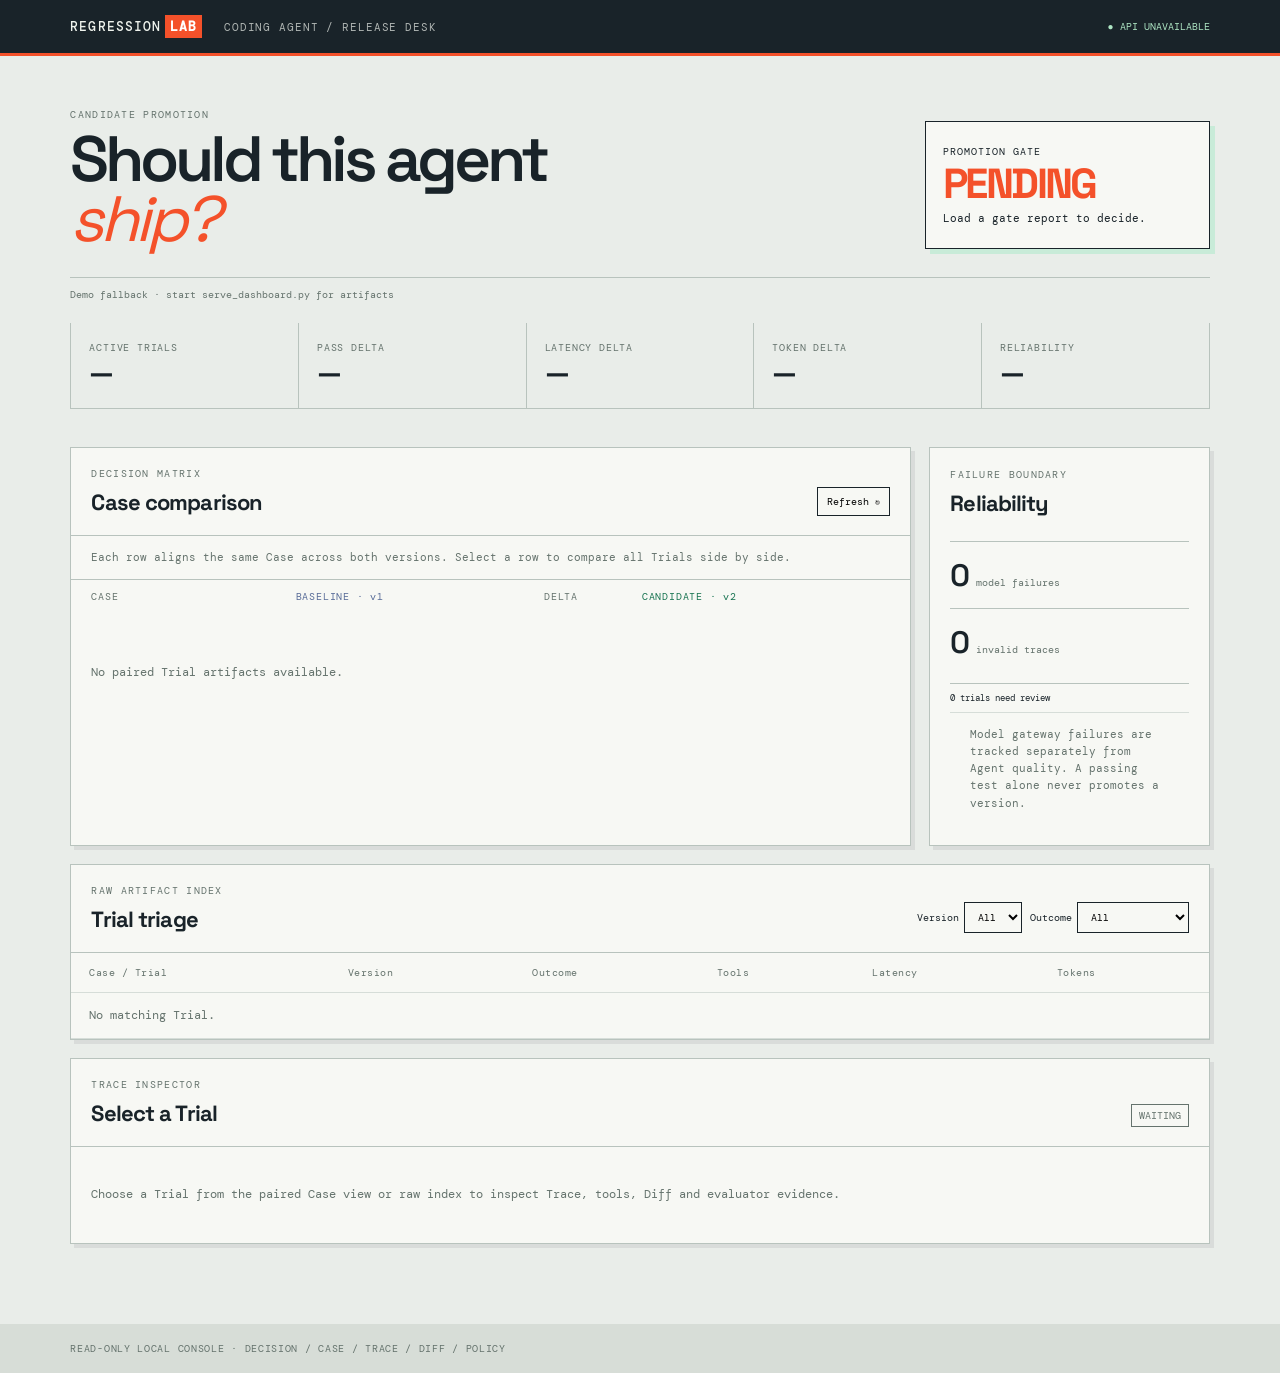
==== web/index.html @ 6de4db57 "feat: release agent observability evaluation MVP" ====
<!doctype html>
<html lang="zh-CN">
<head>
  <meta charset="utf-8">
  <meta name="viewport" content="width=device-width, initial-scale=1">
  <title>Regression Lab · Release Desk</title>
  <link rel="stylesheet" href="./style.css">
  <link rel="stylesheet" href="./case-explorer.css">
</head>
<body>
  <header class="masthead">
    <a class="wordmark" href="#top"><span>REGRESSION</span><b>LAB</b></a>
    <p>CODING AGENT / RELEASE DESK</p>
    <span id="connection" class="connection">● LOCAL ARTIFACTS</span>
  </header>
  <main id="top">
    <section class="hero">
      <div><p class="eyebrow">CANDIDATE PROMOTION</p><h1>Should this agent<br><em>ship?</em></h1></div>
      <div id="gate-card" class="gate-card" aria-live="polite"></div>
    </section>
    <p id="runtime-root" class="runtime">Loading runtime…</p>
    <section class="metrics" aria-label="Experiment summary">
      <article><span>ACTIVE TRIALS</span><strong id="trial-count">—</strong></article>
      <article><span>PASS DELTA</span><strong id="pass-delta">—</strong></article>
      <article><span>LATENCY DELTA</span><strong id="duration-delta">—</strong></article>
      <article><span>TOKEN DELTA</span><strong id="token-delta">—</strong></article>
      <article><span>RELIABILITY</span><strong id="reliability">—</strong></article>
    </section>

    <section class="workspace">
      <section class="panel comparison-panel" aria-labelledby="comparison-title">
        <div class="panel-head"><div><p class="eyebrow">DECISION MATRIX</p><h2 id="comparison-title">Case comparison</h2></div><button id="refresh" type="button">Refresh ↻</button></div>
        <p class="panel-note">Each row aligns the same Case across both versions. Select a row to compare all Trials side by side.</p>
        <div class="matrix-head"><span>CASE</span><span class="baseline-label">BASELINE · v1</span><span>DELTA</span><span class="candidate-label">CANDIDATE · v2</span></div>
        <div id="comparison-rows" class="comparison-rows"></div>
      </section>
      <aside class="panel reliability-panel" aria-labelledby="reliability-title">
        <p class="eyebrow">FAILURE BOUNDARY</p><h2 id="reliability-title">Reliability</h2>
        <div id="reliability-content"></div>
        <p class="aside-note">Model gateway failures are tracked separately from Agent quality. A passing test alone never promotes a version.</p>
      </aside>
    </section>

    <section id="case-detail-panel" class="panel case-detail" hidden aria-live="polite">
      <div class="panel-head"><div><p class="eyebrow">CASE EXPLORER</p><h2 id="case-detail-title">Select a Case</h2></div><button id="close-case" type="button">Close ×</button></div>
      <div class="case-controls">
        <label class="case-picker">Case<select id="case-select" aria-label="Select a Case"></select></label>
        <div class="metric-tabs" role="tablist" aria-label="Metric to compare">
          <button type="button" role="tab" data-metric="duration_ms" aria-selected="true">Latency</button>
          <button type="button" role="tab" data-metric="model_tokens" aria-selected="false">Tokens</button>
          <button type="button" role="tab" data-metric="tool_calls" aria-selected="false">Tool calls</button>
        </div>
      </div>
      <div id="case-chart" class="case-chart"></div>
      <div id="case-summary" class="case-summary-grid"></div>
      <div class="paired-heading"><p class="eyebrow">TRIAL ARTIFACTS</p><span>Click a Trial to open its trace and diff.</span></div>
      <div id="case-detail-content" class="paired-runs"></div>
    </section>

    <section class="panel triage-panel" aria-labelledby="triage-title">
      <div class="panel-head"><div><p class="eyebrow">RAW ARTIFACT INDEX</p><h2 id="triage-title">Trial triage</h2></div><div class="filters"><label>Version <select id="version-filter"><option value="all">All</option></select></label><label>Outcome <select id="outcome-filter"><option value="all">All</option><option value="pass">Pass</option><option value="fail">Needs review</option></select></label></div></div>
      <div class="table-wrap"><table><thead><tr><th>Case / Trial</th><th>Version</th><th>Outcome</th><th>Tools</th><th>Latency</th><th>Tokens</th></tr></thead><tbody id="trial-rows"></tbody></table></div>
    </section>

    <section class="panel detail-panel" aria-live="polite" aria-labelledby="detail-title">
      <div class="panel-head"><div><p class="eyebrow">TRACE INSPECTOR</p><h2 id="detail-title">Select a Trial</h2></div><span id="detail-status" class="status muted">WAITING</span></div>
      <div id="detail-empty" class="empty big">Choose a Trial from the paired Case view or raw index to inspect Trace, tools, Diff and evaluator evidence.</div>
      <div id="detail" hidden><div class="detail-stats" id="detail-stats"></div><div class="detail-grid"><section><div class="detail-section-head"><h3>Tool / span timeline</h3><span class="section-hint">resolved tool names</span></div><ol id="trace-list" class="trace-list"></ol></section><section class="diff-section"><div class="detail-section-head"><h3>Git diff</h3><span id="diff-status" class="section-hint">raw patch</span></div><div id="diff-summary" class="diff-summary"></div><pre id="diff" class="diff"></pre></section></div></div>
    </section>
  </main>
  <footer>READ-ONLY LOCAL CONSOLE · DECISION / CASE / TRACE / DIFF / POLICY</footer>
  <script src="./app.js"></script>
</body>
</html>
---- web/style.css ----
@import url('https://fonts.googleapis.com/css2?family=DM+Mono:wght@400;500&family=Space+Grotesk:wght@400;500;600;700&display=swap');
:root{--ink:#192329;--paper:#e9ede9;--sheet:#f7f8f4;--line:#b8c3bd;--signal:#f4512a;--ok:#187451;--muted:#65736d;--mint:#c8ebd8;--mono:"DM Mono",ui-monospace,monospace;--sans:"Space Grotesk",system-ui,sans-serif}*{box-sizing:border-box}body{margin:0;background:var(--paper);color:var(--ink);font-family:var(--sans)}.masthead{height:56px;background:var(--ink);color:#eff3ed;padding:0 5.5vw;display:flex;align-items:center;gap:22px;border-bottom:3px solid var(--signal)}.wordmark{color:inherit;text-decoration:none;letter-spacing:.08em;font:500 13px var(--mono)}.wordmark b{background:var(--signal);padding:3px 5px;margin-left:4px;color:white}.masthead p{font:11px var(--mono);letter-spacing:.08em;opacity:.7}.connection{margin-left:auto;font:10px var(--mono);color:#aee6c4}main{max-width:1360px;margin:auto;padding:52px 5.5vw 80px}.hero{display:flex;justify-content:space-between;align-items:end;border-bottom:1px solid var(--line);padding-bottom:28px}.eyebrow{font:10px var(--mono);letter-spacing:.13em;color:var(--muted);margin:0 0 8px}h1{font-size:clamp(40px,5vw,70px);line-height:.94;letter-spacing:-.065em;margin:0;font-weight:600}h1 em{font-weight:400;color:var(--signal)}h2{font-size:22px;letter-spacing:-.04em;margin:0}.runtime{font:10px var(--mono);color:var(--muted);margin:10px 0 0}.gate-card{width:285px;min-height:128px;border:1px solid var(--ink);background:var(--sheet);padding:15px 17px;display:flex;flex-direction:column;align-items:flex-start;justify-content:center;box-shadow:5px 5px 0 var(--mint);font:11px/1.5 var(--mono)}.gate-card strong{font:700 42px/.95 var(--sans);letter-spacing:-.06em;margin:6px 0}.gate-kicker{font:10px var(--mono);letter-spacing:.1em}.gate-pass,.ok-text{color:var(--ok)}.gate-hold,.bad-text{color:var(--signal)}.metrics{display:grid;grid-template-columns:repeat(5,1fr);border-left:1px solid var(--line);margin:22px 0 38px}.metrics article{padding:18px;border-right:1px solid var(--line);border-bottom:1px solid var(--line)}.metrics span{display:block;font:10px var(--mono);color:var(--muted);letter-spacing:.08em}.metrics strong{font-size:28px;letter-spacing:-.06em}.workspace{display:grid;grid-template-columns:2.4fr .8fr;gap:18px}.panel{background:var(--sheet);border:1px solid var(--line);box-shadow:4px 4px 0 rgba(25,35,41,.08)}.panel-head{padding:19px 20px;display:flex;justify-content:space-between;align-items:end;border-bottom:1px solid var(--line)}button,select{border:1px solid var(--ink);background:transparent;padding:7px 9px;font:10px var(--mono);cursor:pointer}button:hover,button:focus{background:var(--ink);color:white;outline:2px solid var(--signal);outline-offset:2px}.panel-note,.aside-note{margin:0;padding:13px 20px;font:11px/1.55 var(--mono);color:var(--muted)}.matrix-head,.comparison-row{display:grid;grid-template-columns:1.15fr 1.4fr .55fr 1.4fr;align-items:stretch}.matrix-head{padding:10px 20px;color:var(--muted);font:10px var(--mono);letter-spacing:.08em;border-top:1px solid var(--line)}.baseline-label{color:#586c98}.candidate-label{color:var(--ok)}.comparison-row{width:100%;border:0;border-top:1px solid #d6ddd8;padding:0;text-align:left;background:transparent;color:var(--ink);font:inherit}.comparison-row:hover{background:#e6eee7;color:var(--ink)}.comparison-row>span{padding:14px 15px;border-right:1px solid #d6ddd8}.comparison-row>span:last-child{border:0}.case-name{font:500 13px var(--mono);text-transform:none}.case-name small,.version-cell small,.version-cell em,.delta-cell small{display:block;font:10px var(--mono);color:var(--muted);margin-top:5px;font-style:normal}.version-cell b{font:600 20px var(--sans);letter-spacing:-.05em}.version-cell em{font-size:9px;white-space:nowrap}.version-cell i{display:block;font:9px var(--mono);margin-top:6px;font-style:normal}.delta-cell{text-align:center;font:11px var(--mono);display:flex;flex-direction:column;justify-content:center;align-items:center}.delta-cell b{font-size:18px}.delta-cell em{font-size:10px;font-style:normal;margin-top:4px}.positive b,.positive em{color:var(--ok)}.negative b,.negative em{color:var(--signal)}.flat b{color:var(--muted)}.reliability-panel{padding:20px}.reliability-panel h2{margin-bottom:24px}.reliability-number{display:flex;align-items:baseline;gap:8px;border-top:1px solid var(--line);padding:13px 0;font:10px var(--mono);color:var(--muted)}.reliability-number b{font:600 31px var(--sans);letter-spacing:-.07em;color:var(--ink)}.rule-list{border-top:1px solid var(--line);margin-top:8px}.rule-list div{display:flex;justify-content:space-between;gap:10px;padding:8px 0;border-bottom:1px solid #d6ddd8;font:9px var(--mono)}.case-detail,.triage-panel,.detail-panel{margin-top:18px}.paired-runs{display:grid;grid-template-columns:1fr 1fr}.run-column{padding:20px}.run-column+ .run-column{border-left:1px solid var(--line)}.run-column h3{font-size:28px;letter-spacing:-.06em;margin:0}.run-metrics{display:flex;gap:14px;margin:17px 0}.run-metrics span{font:9px var(--mono);color:var(--muted)}.run-metrics b{display:block;color:var(--ink);font-size:13px;margin-top:3px}.run-buttons{display:flex;gap:7px;flex-wrap:wrap}.trial-pill.pass{border-color:var(--ok);color:var(--ok)}.trial-pill.fail{border-color:var(--signal);color:var(--signal)}.filters{display:flex;gap:8px;font:10px var(--mono)}.filters label{display:flex;gap:5px;align-items:center}.table-wrap{overflow:auto}table{border-collapse:collapse;width:100%;font:11px var(--mono)}th{text-align:left;color:var(--muted);font-weight:400;letter-spacing:.05em;font-size:10px}th,td{padding:13px 18px;border-bottom:1px solid #d6ddd8}.trial-row{cursor:pointer}.trial-row:hover,.trial-row:focus{background:#dce8de;outline:2px solid var(--signal);outline-offset:-2px}td small{display:block;color:var(--muted);margin-top:3px}.status{font:10px var(--mono);padding:4px 7px;border:1px solid currentColor}.status.ok{color:var(--ok)}.status.bad{color:var(--signal)}.muted{color:var(--muted)}.empty{font:12px/1.65 var(--mono);color:var(--muted)}.empty.big{padding:38px 20px}.detail-stats{display:flex;gap:8px;flex-wrap:wrap;padding:16px 20px;border-bottom:1px solid var(--line)}.chip{font:10px var(--mono);padding:6px 8px;background:#e1e7e2}.detail-grid{display:grid;grid-template-columns:1fr 1fr}.detail-grid section+section{border-left:1px solid var(--line)}h3{font-size:11px;font-family:var(--mono);font-weight:500}.detail-grid h3{margin:0;padding:14px 20px;border-bottom:1px solid var(--line)}.trace-list{list-style:none;margin:0;padding:0}.trace-list li{padding:10px 20px;border-bottom:1px solid #d6ddd8;font:11px var(--mono);display:flex;gap:10px}.trace-kind{color:var(--signal);min-width:72px}.trace-name{font-weight:500}.diff{margin:0;padding:16px 20px;max-height:410px;overflow:auto;font:11px/1.55 var(--mono);white-space:pre-wrap}footer{padding:18px 5.5vw;background:#d7ddd7;font:10px var(--mono);letter-spacing:.07em;color:var(--muted)}@media(max-width:880px){.workspace{grid-template-columns:1fr}.reliability-panel{display:grid;grid-template-columns:1fr 1fr;gap:12px}.reliability-panel h2,.reliability-panel .eyebrow,.aside-note{grid-column:1/-1}.matrix-head{display:none}.comparison-row{grid-template-columns:1fr 1fr}.comparison-row .case-name{grid-column:1/-1;border-bottom:1px solid #d6ddd8}.delta-cell{display:none}.metrics{grid-template-columns:repeat(3,1fr)}}@media(max-width:640px){.masthead{padding:0 18px}.masthead p{display:none}main{padding:34px 18px 50px}.hero{display:block}.gate-card{width:100%;margin-top:25px}.metrics{grid-template-columns:repeat(2,1fr)}.paired-runs,.detail-grid{grid-template-columns:1fr}.run-column+.run-column,.detail-grid section+section{border-left:0;border-top:1px solid var(--line)}.filters{display:none}th:nth-child(4),td:nth-child(4),th:nth-child(6),td:nth-child(6){display:none}.version-cell em{white-space:normal}}
---- web/case-explorer.css ----
.comparison-row:hover,
.comparison-row.selected {
  background: #e6eee7;
  color: var(--ink);
}

.comparison-row.selected {
  box-shadow: inset 4px 0 0 var(--signal);
}

.case-controls {
  display: flex;
  justify-content: space-between;
  align-items: center;
  gap: 16px;
  padding: 14px 20px;
  border-bottom: 1px solid var(--line);
  background: #edf1ed;
}

.case-picker {
  display: flex;
  align-items: center;
  gap: 10px;
  color: var(--muted);
  font: 10px var(--mono);
}

.case-picker select {
  min-width: 220px;
  background: var(--sheet);
  color: var(--ink);
}

.metric-tabs {
  display: flex;
  gap: 0;
}

.metric-tabs button {
  margin-left: -1px;
  border-color: var(--line);
  color: var(--muted);
}

.metric-tabs button:first-child {
  margin-left: 0;
}

.metric-tabs button[aria-selected="true"],
.metric-tabs button.active {
  background: var(--ink);
  border-color: var(--ink);
  color: white;
}

.case-chart {
  padding: 20px 20px 12px;
}

.chart-head {
  display: flex;
  justify-content: space-between;
  align-items: start;
  gap: 20px;
}

.chart-caption {
  margin: 0;
  color: var(--muted);
  font: 10px/1.5 var(--mono);
}

.chart-unit {
  padding: 5px 7px;
  border: 1px solid var(--line);
  color: var(--muted);
  font: 10px var(--mono);
}

.bar-chart {
  display: grid;
  grid-template-columns: repeat(var(--groups), 1fr);
  align-items: end;
  gap: 14px;
  height: 245px;
  margin-top: 18px;
  padding: 0 8px;
  border-bottom: 1px solid var(--ink);
}

.chart-group {
  display: flex;
  flex-direction: column;
  justify-content: end;
  height: 100%;
  min-width: 0;
}

.chart-bars {
  display: flex;
  align-items: end;
  justify-content: center;
  gap: 7px;
  height: 210px;
  border-bottom: 1px solid #d6ddd8;
  background: repeating-linear-gradient(to top, transparent 0, transparent 51px, #d6ddd8 52px);
}

.chart-bar-wrap {
  display: flex;
  flex: 0 1 52px;
  flex-direction: column;
  align-items: center;
  justify-content: end;
  height: 100%;
  min-width: 0;
}

.chart-value {
  overflow: hidden;
  max-width: 74px;
  min-height: 14px;
  color: var(--muted);
  font: 9px var(--mono);
  text-overflow: ellipsis;
  white-space: nowrap;
}

.chart-bar {
  position: relative;
  width: min(42px, 100%);
  height: var(--bar-height);
  min-height: 3px;
  background: var(--ink);
  transition: height .25s ease;
}

.chart-bar span {
  position: absolute;
  bottom: 6px;
  left: 50%;
  color: white;
  font: 9px var(--mono);
  opacity: .9;
  transform: translateX(-50%);
}

.baseline-bar,
.baseline-swatch {
  background: #68799d;
}

.candidate-bar,
.candidate-swatch {
  background: var(--signal);
}

.failed-bar {
  background: repeating-linear-gradient(135deg, #b2b9b5 0, #b2b9b5 5px, #7e8882 5px, #7e8882 8px);
}

.missing-bar {
  height: 3px;
  background: #cbd2cd;
  border: 1px dashed var(--muted);
}

.trial-label {
  padding-top: 8px;
  color: var(--muted);
  font: 10px var(--mono);
  text-align: center;
}

.chart-legend {
  display: flex;
  flex-wrap: wrap;
  align-items: center;
  gap: 14px;
  padding-top: 12px;
  color: var(--muted);
  font: 10px var(--mono);
}

.chart-legend span {
  display: flex;
  align-items: center;
  gap: 5px;
}

.chart-legend small {
  flex: 1 1 100%;
  color: var(--muted);
}

.legend-swatch {
  display: inline-block;
  width: 10px;
  height: 10px;
}

.case-summary-grid {
  display: grid;
  grid-template-columns: 1fr 1fr 1fr;
  border-top: 1px solid var(--line);
  border-bottom: 1px solid var(--line);
}

.summary-version,
.summary-delta {
  min-height: 108px;
  padding: 16px 20px;
}

.summary-version + .summary-version,
.summary-delta {
  border-left: 1px solid var(--line);
}

.summary-version strong,
.summary-delta strong {
  display: block;
  font-size: 25px;
  letter-spacing: -.06em;
}

.summary-version span,
.summary-delta span {
  display: block;
  margin-top: 5px;
  color: var(--muted);
  font: 10px var(--mono);
}

.baseline-summary .eyebrow {
  color: #586c98;
}

.candidate-summary .eyebrow {
  color: var(--ok);
}

.summary-delta strong {
  color: var(--muted);
}

.summary-delta.positive strong {
  color: var(--ok);
}

.summary-delta.negative strong {
  color: var(--signal);
}

.paired-heading {
  display: flex;
  justify-content: space-between;
  align-items: center;
  padding: 16px 20px 8px;
}

.paired-heading span {
  color: var(--muted);
  font: 10px var(--mono);
}

.detail-section-head {
  display: flex;
  justify-content: space-between;
  align-items: center;
  min-height: 44px;
  border-bottom: 1px solid var(--line);
}

/* Keep long patches and tool output inside their own grid track. Without
   minmax(0, ...) a single long diff line can force the right column outside
   the Inspector panel. */
.detail-grid {
  grid-template-columns: minmax(0, 1fr) minmax(0, 1fr);
  min-width: 0;
}

.detail-grid > section,
.diff-section,
.trace-list,
.diff {
  min-width: 0;
  max-width: 100%;
}

.trace-list {
  overflow-x: hidden;
}

.diff {
  overflow-x: auto;
  overflow-y: auto;
  white-space: pre;
  overflow-wrap: normal;
}

.detail-section-head h3 {
  margin: 0;
  padding: 14px 20px;
}

.section-hint {
  padding-right: 20px;
  color: var(--muted);
  font: 9px var(--mono);
  letter-spacing: .04em;
  text-transform: uppercase;
}

.trace-event {
  align-items: flex-start;
}

.trace-event.tool-event {
  background: #f0f4ef;
}

.trace-body {
  display: flex;
  flex: 1;
  flex-direction: column;
  min-width: 0;
  gap: 3px;
}

.trace-name {
  color: var(--ink);
  font-weight: 600;
}

.trace-meta {
  color: var(--muted);
  font-size: 9px;
}

.trace-preview {
  overflow: hidden;
  color: var(--muted);
  font-size: 9px;
  line-height: 1.45;
  text-overflow: ellipsis;
  white-space: nowrap;
}

.diff-summary {
  padding: 12px 20px;
  border-bottom: 1px solid #d6ddd8;
  background: #edf1ed;
}

.diff-summary-metrics {
  display: flex;
  flex-wrap: wrap;
  gap: 13px;
  color: var(--muted);
  font: 10px var(--mono);
}

.diff-summary-metrics b {
  color: var(--ink);
  font-size: 13px;
}

.diff-summary-metrics .diff-add b {
  color: var(--ok);
}

.diff-summary-metrics .diff-remove b {
  color: var(--signal);
}

.diff-files {
  display: flex;
  flex-wrap: wrap;
  gap: 5px;
  margin-top: 9px;
}

.diff-files span {
  padding: 4px 6px;
  background: #e0e7e1;
  color: var(--ink);
  font: 9px var(--mono);
}

.diff-line {
  display: block;
  min-height: 1.55em;
  padding: 0 7px;
}

.diff-line.diff-add {
  background: #dcefe1;
  color: #12623e;
}

.diff-line.diff-remove {
  background: #fbe2db;
  color: #9e321d;
}

.diff-line.diff-hunk {
  background: #e5e8f2;
  color: #586c98;
}

.diff-line.diff-file {
  color: var(--ink);
  font-weight: 600;
}

@media (max-width: 880px) {
  .detail-section-head {
    min-height: 42px;
  }
}

@media (max-width: 640px) {
  .detail-section-head {
    align-items: flex-start;
    flex-direction: column;
    gap: 0;
  }

  .detail-section-head h3 {
    padding-bottom: 5px;
  }

  .section-hint {
    padding: 0 20px 10px;
  }
}

@media (max-width: 880px) {
  .case-controls {
    align-items: stretch;
    flex-direction: column;
  }

  .metric-tabs {
    width: 100%;
  }

  .metric-tabs button {
    flex: 1;
  }

  .case-summary-grid {
    grid-template-columns: 1fr;
  }

  .summary-version + .summary-version,
  .summary-delta {
    border-top: 1px solid var(--line);
    border-left: 0;
  }
}

@media (max-width: 640px) {
  .detail-grid {
    grid-template-columns: 1fr;
  }

  .case-picker {
    align-items: start;
    flex-direction: column;
  }

  .case-picker select {
    width: 100%;
    min-width: 0;
  }

  .bar-chart {
    gap: 5px;
    padding: 0;
  }

  .chart-bars {
    gap: 3px;
  }

  .chart-bar {
    width: min(32px, 100%);
  }

  .chart-value {
    max-width: 48px;
    font-size: 8px;
  }

  .paired-heading {
    align-items: start;
    flex-direction: column;
    gap: 5px;
  }
}
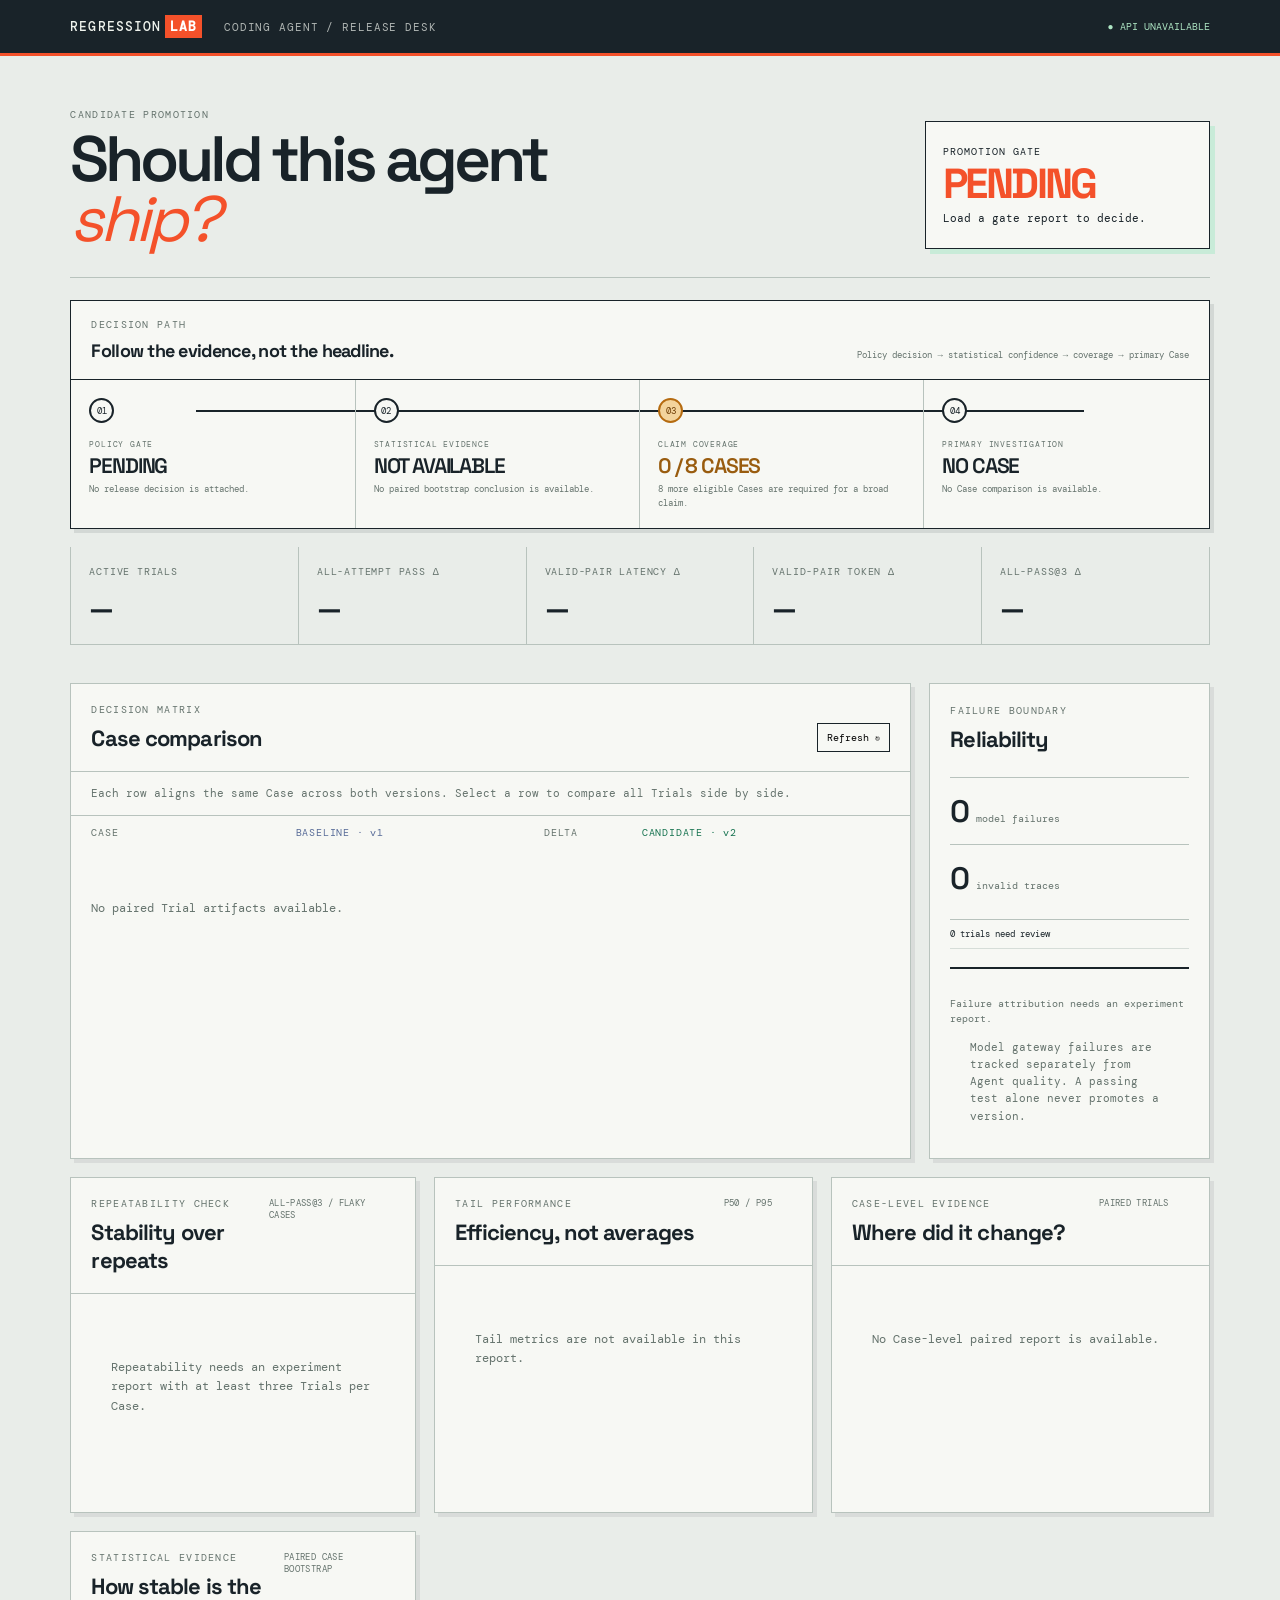
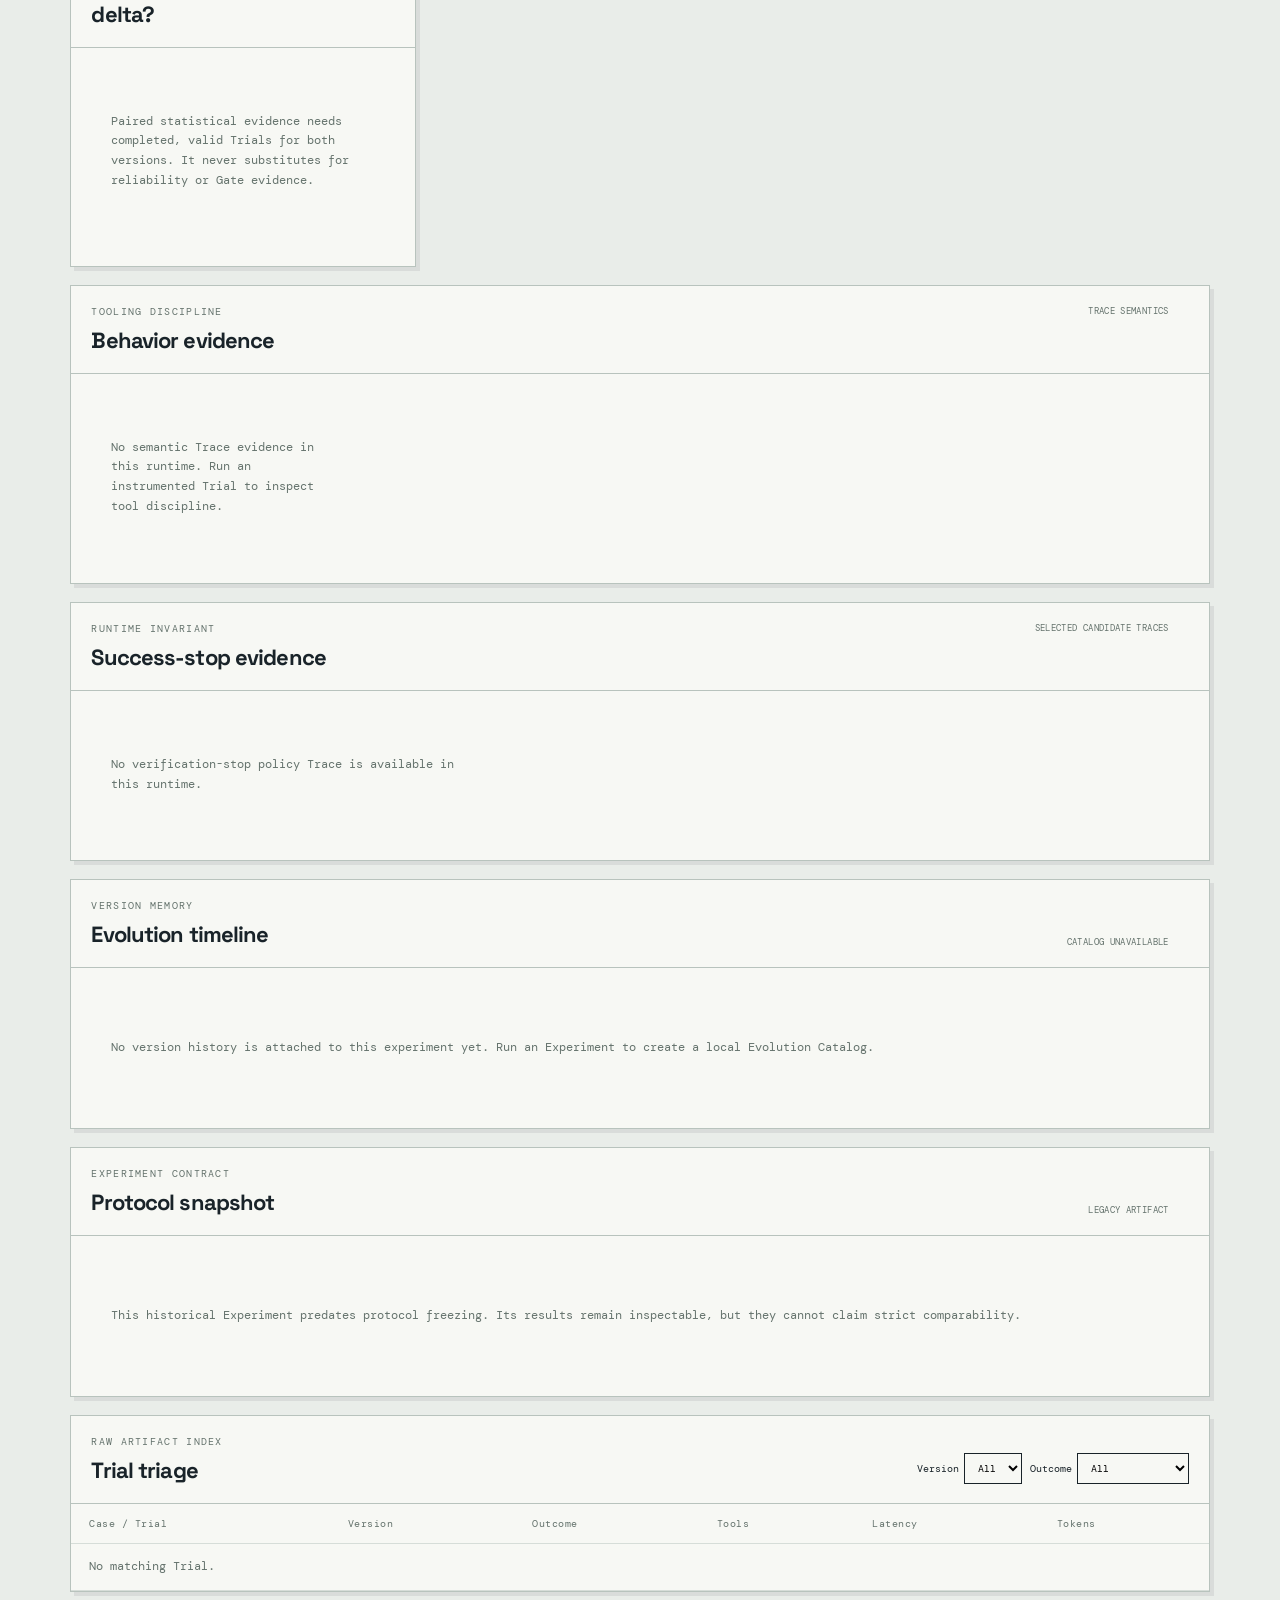
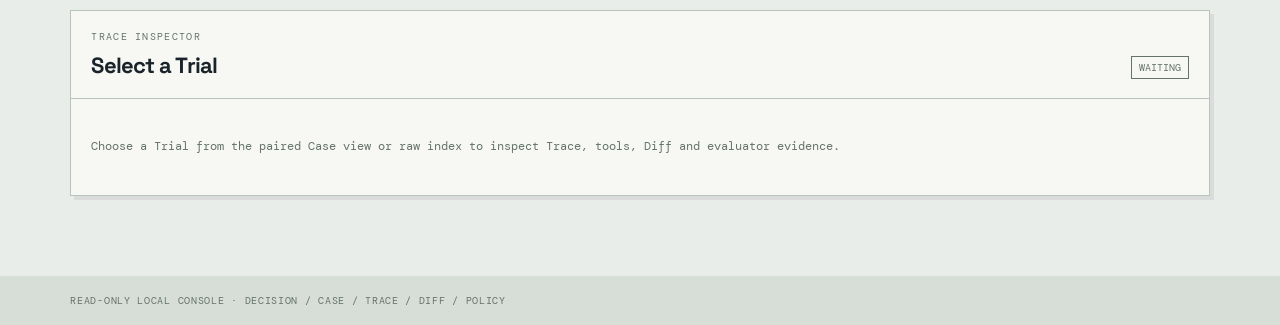
==== commit 78fd344a: "feat: expand agent evaluation evidence and external integration" ====
--- a/web/index.html
+++ b/web/index.html
@@ -18,13 +18,19 @@
       <div><p class="eyebrow">CANDIDATE PROMOTION</p><h1>Should this agent<br><em>ship?</em></h1></div>
       <div id="gate-card" class="gate-card" aria-live="polite"></div>
     </section>
-    <p id="runtime-root" class="runtime">Loading runtime…</p>
+    <section class="decision-spine" aria-labelledby="decision-spine-title">
+      <div class="decision-spine-head">
+        <div><p class="eyebrow">DECISION PATH</p><h2 id="decision-spine-title">Follow the evidence, not the headline.</h2></div>
+        <p>Policy decision → statistical confidence → coverage → primary Case</p>
+      </div>
+      <div id="decision-spine-content" class="decision-spine-content" aria-live="polite"></div>
+    </section>
     <section class="metrics" aria-label="Experiment summary">
       <article><span>ACTIVE TRIALS</span><strong id="trial-count">—</strong></article>
-      <article><span>PASS DELTA</span><strong id="pass-delta">—</strong></article>
-      <article><span>LATENCY DELTA</span><strong id="duration-delta">—</strong></article>
-      <article><span>TOKEN DELTA</span><strong id="token-delta">—</strong></article>
-      <article><span>RELIABILITY</span><strong id="reliability">—</strong></article>
+      <article><span>ALL-ATTEMPT PASS Δ</span><strong id="pass-delta">—</strong></article>
+      <article><span>VALID-PAIR LATENCY Δ</span><strong id="duration-delta">—</strong></article>
+      <article><span>VALID-PAIR TOKEN Δ</span><strong id="token-delta">—</strong></article>
+      <article><span>ALL-PASS@3 Δ</span><strong id="reliability">—</strong></article>
     </section>
 
     <section class="workspace">
@@ -37,8 +43,46 @@
       <aside class="panel reliability-panel" aria-labelledby="reliability-title">
         <p class="eyebrow">FAILURE BOUNDARY</p><h2 id="reliability-title">Reliability</h2>
         <div id="reliability-content"></div>
+        <div id="attribution-content" class="attribution-content"></div>
         <p class="aside-note">Model gateway failures are tracked separately from Agent quality. A passing test alone never promotes a version.</p>
       </aside>
+    </section>
+
+    <section class="evidence-deck" aria-label="Evaluation metrics v2">
+      <section class="panel evidence-panel" aria-labelledby="stability-title">
+        <div class="panel-head"><div><p class="eyebrow">REPEATABILITY CHECK</p><h2 id="stability-title">Stability over repeats</h2></div><span class="section-hint">all-pass@3 / flaky cases</span></div>
+        <div id="stability-content" class="evidence-content"></div>
+      </section>
+      <section class="panel evidence-panel" aria-labelledby="tail-title">
+        <div class="panel-head"><div><p class="eyebrow">TAIL PERFORMANCE</p><h2 id="tail-title">Efficiency, not averages</h2></div><span class="section-hint">P50 / P95</span></div>
+        <div id="efficiency-content" class="evidence-content"></div>
+      </section>
+      <section class="panel evidence-panel regression-panel" aria-labelledby="regression-title">
+        <div class="panel-head"><div><p class="eyebrow">CASE-LEVEL EVIDENCE</p><h2 id="regression-title">Where did it change?</h2></div><span class="section-hint">paired trials</span></div>
+        <div id="regression-content" class="evidence-content"></div>
+      </section>
+      <section class="panel evidence-panel statistics-panel" aria-labelledby="statistics-title">
+        <div class="panel-head"><div><p class="eyebrow">STATISTICAL EVIDENCE</p><h2 id="statistics-title">How stable is the delta?</h2></div><span class="section-hint">paired Case bootstrap</span></div>
+        <div id="statistics-content" class="evidence-content"></div>
+      </section>
+      <section class="panel evidence-panel behavior-panel" aria-labelledby="behavior-title">
+        <div class="panel-head"><div><p class="eyebrow">TOOLING DISCIPLINE</p><h2 id="behavior-title">Behavior evidence</h2></div><span class="section-hint">trace semantics</span></div>
+        <div id="behavior-content" class="evidence-content"></div>
+      </section>
+      <section class="panel evidence-panel policy-stop-panel" aria-labelledby="policy-stop-title">
+        <div class="panel-head"><div><p class="eyebrow">RUNTIME INVARIANT</p><h2 id="policy-stop-title">Success-stop evidence</h2></div><span class="section-hint">selected candidate traces</span></div>
+        <div id="policy-stop-content" class="evidence-content"></div>
+      </section>
+    </section>
+
+    <section class="panel evolution-panel" aria-labelledby="evolution-title">
+      <div class="panel-head"><div><p class="eyebrow">VERSION MEMORY</p><h2 id="evolution-title">Evolution timeline</h2></div><span id="evolution-hint" class="section-hint">catalog loading</span></div>
+      <div id="evolution-content" class="evolution-content"></div>
+    </section>
+
+    <section class="panel protocol-panel" aria-labelledby="protocol-title">
+      <div class="panel-head"><div><p class="eyebrow">EXPERIMENT CONTRACT</p><h2 id="protocol-title">Protocol snapshot</h2></div><span id="protocol-hint" class="section-hint">loading</span></div>
+      <div id="protocol-content" class="protocol-content"></div>
     </section>
 
     <section id="case-detail-panel" class="panel case-detail" hidden aria-live="polite">
@@ -51,9 +95,10 @@
           <button type="button" role="tab" data-metric="tool_calls" aria-selected="false">Tool calls</button>
         </div>
       </div>
+      <div id="case-diagnosis" class="case-diagnosis"></div>
       <div id="case-chart" class="case-chart"></div>
       <div id="case-summary" class="case-summary-grid"></div>
-      <div class="paired-heading"><p class="eyebrow">TRIAL ARTIFACTS</p><span>Click a Trial to open its trace and diff.</span></div>
+      <div class="paired-heading"><p class="eyebrow">PAIRED TRIAL EVIDENCE</p><span>Each row is the same Case and repeat index. Open either side to inspect its trace and diff.</span></div>
       <div id="case-detail-content" class="paired-runs"></div>
     </section>
 
--- a/web/style.css
+++ b/web/style.css
@@ -1,2 +1,3 @@
 @import url('https://fonts.googleapis.com/css2?family=DM+Mono:wght@400;500&family=Space+Grotesk:wght@400;500;600;700&display=swap');
+.attribution-content{margin-top:18px;border-top:2px solid var(--ink);padding-top:11px}.attribution-head{display:flex;justify-content:space-between;gap:8px;font:9px var(--mono);color:var(--muted);letter-spacing:.06em}.attribution-head small{letter-spacing:0;white-space:nowrap}.reliability-view{padding:10px 0;border-bottom:1px solid #d6ddd8;font:10px var(--mono)}.reliability-view>span{display:block;color:var(--ink);font-weight:500}.reliability-view div{display:flex;gap:6px;align-items:baseline;margin-top:5px}.reliability-view b{font:600 19px var(--sans);letter-spacing:-.06em}.reliability-view i{font-style:normal;color:var(--muted)}.reliability-view small{display:block;margin-top:3px;color:var(--muted);font-size:8px;line-height:1.35}.failure-ledger{display:grid;grid-template-columns:repeat(5,1fr);gap:3px;padding-top:10px}.failure-ledger span{font:8px var(--mono);color:var(--muted);text-align:center;overflow-wrap:anywhere}.failure-ledger b{display:block;color:var(--ink);font:600 17px var(--sans)}.attribution-empty{font:10px/1.5 var(--mono);color:var(--muted);margin:16px 0 0}
 :root{--ink:#192329;--paper:#e9ede9;--sheet:#f7f8f4;--line:#b8c3bd;--signal:#f4512a;--ok:#187451;--muted:#65736d;--mint:#c8ebd8;--mono:"DM Mono",ui-monospace,monospace;--sans:"Space Grotesk",system-ui,sans-serif}*{box-sizing:border-box}body{margin:0;background:var(--paper);color:var(--ink);font-family:var(--sans)}.masthead{height:56px;background:var(--ink);color:#eff3ed;padding:0 5.5vw;display:flex;align-items:center;gap:22px;border-bottom:3px solid var(--signal)}.wordmark{color:inherit;text-decoration:none;letter-spacing:.08em;font:500 13px var(--mono)}.wordmark b{background:var(--signal);padding:3px 5px;margin-left:4px;color:white}.masthead p{font:11px var(--mono);letter-spacing:.08em;opacity:.7}.connection{margin-left:auto;font:10px var(--mono);color:#aee6c4}main{max-width:1360px;margin:auto;padding:52px 5.5vw 80px}.hero{display:flex;justify-content:space-between;align-items:end;border-bottom:1px solid var(--line);padding-bottom:28px}.eyebrow{font:10px var(--mono);letter-spacing:.13em;color:var(--muted);margin:0 0 8px}h1{font-size:clamp(40px,5vw,70px);line-height:.94;letter-spacing:-.065em;margin:0;font-weight:600}h1 em{font-weight:400;color:var(--signal)}h2{font-size:22px;letter-spacing:-.04em;margin:0}.runtime{font:10px var(--mono);color:var(--muted);margin:10px 0 0}.gate-card{width:285px;min-height:128px;border:1px solid var(--ink);background:var(--sheet);padding:15px 17px;display:flex;flex-direction:column;align-items:flex-start;justify-content:center;box-shadow:5px 5px 0 var(--mint);font:11px/1.5 var(--mono)}.gate-card strong{font:700 42px/.95 var(--sans);letter-spacing:-.06em;margin:6px 0}.gate-kicker{font:10px var(--mono);letter-spacing:.1em}.gate-pass,.ok-text{color:var(--ok)}.gate-hold,.bad-text{color:var(--signal)}.metrics{display:grid;grid-template-columns:repeat(5,1fr);border-left:1px solid var(--line);margin:22px 0 38px}.metrics article{padding:18px;border-right:1px solid var(--line);border-bottom:1px solid var(--line)}.metrics span{display:block;font:10px var(--mono);color:var(--muted);letter-spacing:.08em}.metrics strong{font-size:28px;letter-spacing:-.06em}.workspace{display:grid;grid-template-columns:2.4fr .8fr;gap:18px}.panel{background:var(--sheet);border:1px solid var(--line);box-shadow:4px 4px 0 rgba(25,35,41,.08)}.panel-head{padding:19px 20px;display:flex;justify-content:space-between;align-items:end;border-bottom:1px solid var(--line)}button,select{border:1px solid var(--ink);background:transparent;padding:7px 9px;font:10px var(--mono);cursor:pointer}button:hover,button:focus{background:var(--ink);color:white;outline:2px solid var(--signal);outline-offset:2px}.panel-note,.aside-note{margin:0;padding:13px 20px;font:11px/1.55 var(--mono);color:var(--muted)}.matrix-head,.comparison-row{display:grid;grid-template-columns:1.15fr 1.4fr .55fr 1.4fr;align-items:stretch}.matrix-head{padding:10px 20px;color:var(--muted);font:10px var(--mono);letter-spacing:.08em;border-top:1px solid var(--line)}.baseline-label{color:#586c98}.candidate-label{color:var(--ok)}.comparison-row{width:100%;border:0;border-top:1px solid #d6ddd8;padding:0;text-align:left;background:transparent;color:var(--ink);font:inherit}.comparison-row:hover{background:#e6eee7;color:var(--ink)}.comparison-row>span{padding:14px 15px;border-right:1px solid #d6ddd8}.comparison-row>span:last-child{border:0}.case-name{font:500 13px var(--mono);text-transform:none}.case-name small,.version-cell small,.version-cell em,.delta-cell small{display:block;font:10px var(--mono);color:var(--muted);margin-top:5px;font-style:normal}.version-cell b{font:600 20px var(--sans);letter-spacing:-.05em}.version-cell em{font-size:9px;white-space:nowrap}.version-cell i{display:block;font:9px var(--mono);margin-top:6px;font-style:normal}.delta-cell{text-align:center;font:11px var(--mono);display:flex;flex-direction:column;justify-content:center;align-items:center}.delta-cell b{font-size:18px}.delta-cell em{font-size:10px;font-style:normal;margin-top:4px}.positive b,.positive em{color:var(--ok)}.negative b,.negative em{color:var(--signal)}.flat b{color:var(--muted)}.reliability-panel{padding:20px}.reliability-panel h2{margin-bottom:24px}.reliability-number{display:flex;align-items:baseline;gap:8px;border-top:1px solid var(--line);padding:13px 0;font:10px var(--mono);color:var(--muted)}.reliability-number b{font:600 31px var(--sans);letter-spacing:-.07em;color:var(--ink)}.rule-list{border-top:1px solid var(--line);margin-top:8px}.rule-list div{display:flex;justify-content:space-between;gap:10px;padding:8px 0;border-bottom:1px solid #d6ddd8;font:9px var(--mono)}.case-detail,.triage-panel,.detail-panel{margin-top:18px}.paired-runs{display:grid;grid-template-columns:1fr 1fr}.run-column{padding:20px}.run-column+ .run-column{border-left:1px solid var(--line)}.run-column h3{font-size:28px;letter-spacing:-.06em;margin:0}.run-metrics{display:flex;gap:14px;margin:17px 0}.run-metrics span{font:9px var(--mono);color:var(--muted)}.run-metrics b{display:block;color:var(--ink);font-size:13px;margin-top:3px}.run-buttons{display:flex;gap:7px;flex-wrap:wrap}.trial-pill.pass{border-color:var(--ok);color:var(--ok)}.trial-pill.fail{border-color:var(--signal);color:var(--signal)}.filters{display:flex;gap:8px;font:10px var(--mono)}.filters label{display:flex;gap:5px;align-items:center}.table-wrap{overflow:auto}table{border-collapse:collapse;width:100%;font:11px var(--mono)}th{text-align:left;color:var(--muted);font-weight:400;letter-spacing:.05em;font-size:10px}th,td{padding:13px 18px;border-bottom:1px solid #d6ddd8}.trial-row{cursor:pointer}.trial-row:hover,.trial-row:focus{background:#dce8de;outline:2px solid var(--signal);outline-offset:-2px}td small{display:block;color:var(--muted);margin-top:3px}.status{font:10px var(--mono);padding:4px 7px;border:1px solid currentColor}.status.ok{color:var(--ok)}.status.bad{color:var(--signal)}.muted{color:var(--muted)}.empty{font:12px/1.65 var(--mono);color:var(--muted)}.empty.big{padding:38px 20px}.detail-stats{display:flex;gap:8px;flex-wrap:wrap;padding:16px 20px;border-bottom:1px solid var(--line)}.chip{font:10px var(--mono);padding:6px 8px;background:#e1e7e2}.detail-grid{display:grid;grid-template-columns:1fr 1fr}.detail-grid section+section{border-left:1px solid var(--line)}h3{font-size:11px;font-family:var(--mono);font-weight:500}.detail-grid h3{margin:0;padding:14px 20px;border-bottom:1px solid var(--line)}.trace-list{list-style:none;margin:0;padding:0}.trace-list li{padding:10px 20px;border-bottom:1px solid #d6ddd8;font:11px var(--mono);display:flex;gap:10px}.trace-kind{color:var(--signal);min-width:72px}.trace-name{font-weight:500}.diff{margin:0;padding:16px 20px;max-height:410px;overflow:auto;font:11px/1.55 var(--mono);white-space:pre-wrap}footer{padding:18px 5.5vw;background:#d7ddd7;font:10px var(--mono);letter-spacing:.07em;color:var(--muted)}@media(max-width:880px){.workspace{grid-template-columns:1fr}.reliability-panel{display:grid;grid-template-columns:1fr 1fr;gap:12px}.reliability-panel h2,.reliability-panel .eyebrow,.aside-note{grid-column:1/-1}.matrix-head{display:none}.comparison-row{grid-template-columns:1fr 1fr}.comparison-row .case-name{grid-column:1/-1;border-bottom:1px solid #d6ddd8}.delta-cell{display:none}.metrics{grid-template-columns:repeat(3,1fr)}}@media(max-width:640px){.masthead{padding:0 18px}.masthead p{display:none}main{padding:34px 18px 50px}.hero{display:block}.gate-card{width:100%;margin-top:25px}.metrics{grid-template-columns:repeat(2,1fr)}.paired-runs,.detail-grid{grid-template-columns:1fr}.run-column+.run-column,.detail-grid section+section{border-left:0;border-top:1px solid var(--line)}.filters{display:none}th:nth-child(4),td:nth-child(4),th:nth-child(6),td:nth-child(6){display:none}.version-cell em{white-space:normal}}
--- a/web/case-explorer.css
+++ b/web/case-explorer.css
@@ -6,6 +6,166 @@
 
 .comparison-row.selected {
   box-shadow: inset 4px 0 0 var(--signal);
+}
+
+.workspace,
+.comparison-panel,
+.reliability-panel,
+.comparison-rows,
+.comparison-row,
+.comparison-row > span {
+  min-width: 0;
+}
+
+.version-cell small,
+.version-cell em,
+.version-cell i {
+  overflow: hidden;
+  text-overflow: ellipsis;
+}
+
+/* The decision spine is the release desk's signature: one continuous evidence
+   path separates policy, statistical confidence, coverage, and diagnosis. */
+.decision-spine {
+  margin-top: 22px;
+  border: 1px solid var(--ink);
+  background: var(--sheet);
+  box-shadow: 4px 4px 0 rgba(25,35,41,.1);
+}
+
+.decision-spine-head {
+  display: flex;
+  align-items: end;
+  justify-content: space-between;
+  gap: 24px;
+  padding: 17px 20px;
+  border-bottom: 1px solid var(--ink);
+}
+
+.decision-spine-head h2 { font-size: 18px; }
+.decision-spine-head p:last-child { max-width: 460px; margin: 0; color: var(--muted); font: 9px/1.5 var(--mono); text-align: right; }
+.decision-spine-content { position: relative; display: grid; grid-template-columns: repeat(4,minmax(0,1fr)); }
+.decision-spine-content::before { position: absolute; top: 30px; right: 11%; left: 11%; height: 2px; background: var(--ink); content: ""; }
+
+.spine-stop {
+  position: relative;
+  z-index: 1;
+  display: grid;
+  align-content: start;
+  min-width: 0;
+  min-height: 148px;
+  padding: 18px 18px 16px;
+  border: 0;
+  border-right: 1px solid var(--line);
+  background: transparent;
+  color: var(--ink);
+  text-align: left;
+}
+
+.spine-stop:last-child { border-right: 0; }
+.spine-index { display: grid; place-items: center; width: 25px; height: 25px; margin-bottom: 16px; border: 2px solid var(--ink); border-radius: 50%; background: var(--sheet); font: 9px var(--mono); }
+.spine-stop.positive .spine-index { border-color: var(--ok); background: var(--ok); color: white; }
+.spine-stop.negative .spine-index { border-color: var(--signal); background: var(--signal); color: white; }
+.spine-stop.warning .spine-index { border-color: #b56b10; background: #f3d49c; color: #6e3e06; }
+.spine-stop > small { color: var(--muted); font: 8px var(--mono); letter-spacing: .1em; }
+.spine-stop > strong { overflow: hidden; margin: 6px 0; font: 600 21px/1.05 var(--sans); letter-spacing: -.055em; text-overflow: ellipsis; }
+.spine-stop.positive > strong { color: var(--ok); }
+.spine-stop.negative > strong { color: var(--signal); }
+.spine-stop.warning > strong { color: #995c0f; }
+.spine-stop > p { margin: 0; color: var(--muted); font: 9px/1.5 var(--mono); }
+.primary-stop { cursor: pointer; }
+.primary-stop:hover,.primary-stop:focus { background: var(--ink); color: white; outline: 3px solid var(--signal); outline-offset: -3px; }
+.primary-stop:hover > small,.primary-stop:focus > small,.primary-stop:hover > p,.primary-stop:focus > p { color: #c7d0ca; }
+.primary-stop:hover > strong,.primary-stop:focus > strong { color: white; }
+
+.metrics { margin-top: 18px; }
+.metrics article { min-width: 0; }
+.metrics span { min-height: 25px; line-height: 1.35; }
+.metrics strong { display: block; overflow: hidden; text-overflow: ellipsis; white-space: nowrap; }
+.triage-panel { min-width: 0; overflow: hidden; }
+.triage-panel .table-wrap { width: 100%; max-width: 100%; }
+
+.comparison-row.primary-case { box-shadow: inset 4px 0 0 #b56b10; }
+.investigate-tag { display: inline-block; margin: 0 7px 5px 0; padding: 3px 5px; background: #f3d49c; color: #6e3e06; font: 8px var(--mono); font-style: normal; letter-spacing: .08em; }
+
+.evidence-deck {
+  display: grid;
+  grid-template-columns: 1.05fr 1.15fr 1.15fr;
+  gap: 18px;
+  margin-top: 18px;
+}
+
+.evidence-panel .panel-head { min-height: 76px; align-items: start; }
+.evidence-content { min-height: 218px; padding: 14px 20px 16px; }
+.evidence-key,.evidence-row { display: grid; grid-template-columns: minmax(0,1fr) auto 48px; gap: 10px; align-items: center; }
+.evidence-key { grid-template-columns: 1fr 1fr; gap: 8px; margin: 0 58px 9px auto; font: 9px var(--mono); }
+.baseline-key,.evidence-values .baseline-value { color: #586c98; }
+.candidate-key,.evidence-values .candidate-value { color: var(--ok); }
+.evidence-row { min-height: 34px; border-top: 1px solid #d6ddd8; color: var(--muted); font: 10px var(--mono); }
+.evidence-values { display: grid; grid-template-columns: 1fr 14px 1fr; gap: 4px; text-align: right; }
+.evidence-values b { font-weight: 500; }
+.evidence-values i { color: var(--muted); font-style: normal; text-align: center; }
+.evidence-row>em { font-size: 9px; font-style: normal; text-align: right; }
+.evidence-note { margin: 12px 0 0; color: var(--muted); font: 9px/1.55 var(--mono); }
+.case-signal-list { border-top: 1px solid #d6ddd8; }
+.case-signal { width: 100%; display: grid; grid-template-columns: minmax(0,1fr) auto; gap: 3px 12px; padding: 10px 0; border: 0; border-bottom: 1px solid #d6ddd8; color: var(--ink); text-align: left; }
+.case-signal:hover,.case-signal:focus { background: #e6eee7; color: var(--ink); }
+.case-signal>span { overflow: hidden; font: 10px var(--mono); text-overflow: ellipsis; white-space: nowrap; }
+.case-signal b { font: 10px var(--mono); font-weight: 500; }
+.case-signal b i { color: var(--muted); font-style: normal; }
+.case-signal small { grid-column: 1/-1; color: var(--muted); font: 9px var(--mono); }
+
+.stat-verdict { display: flex; flex-direction: column; justify-content: center; min-height: 76px; border-bottom: 1px solid #d6ddd8; }
+.stat-verdict span,.stat-grid span { color: var(--muted); font: 9px var(--mono); letter-spacing: .08em; }
+.stat-verdict b { margin: 4px 0; font: 600 29px var(--sans); letter-spacing: -.06em; }
+.stat-verdict small { color: var(--muted); font: 9px var(--mono); }
+.stat-verdict.observed_latency_improvement b { color: var(--ok); }.stat-verdict.limited_coverage b,.stat-verdict.inconclusive b { color: var(--signal); }
+.stat-grid { display: grid; gap: 0; margin-top: 8px; border-top: 1px solid #d6ddd8; }
+.stat-grid div { display: grid; grid-template-columns: 105px 1fr; gap: 8px; padding: 7px 0; border-bottom: 1px solid #d6ddd8; font: 9px var(--mono); }
+.stat-grid b { font-weight: 500; }
+
+.behavior-panel { grid-column: 1/-1; }
+.behavior-panel .evidence-content { display: grid; grid-template-columns: repeat(4, minmax(0, 1fr)); gap: 0 18px; min-height: 0; }
+.behavior-panel .evidence-key,.behavior-panel .evidence-note { grid-column: 1/-1; }
+.behavior-row { display: flex; flex-direction: column; justify-content: center; min-height: 80px; border-top: 1px solid #d6ddd8; color: var(--muted); font: 10px var(--mono); }
+.behavior-row>span { margin-bottom: 7px; }
+.behavior-row>div { display: flex; align-items: baseline; gap: 7px; }
+.behavior-row b { color: var(--ink); font: 600 21px var(--sans); letter-spacing: -.06em; }
+.behavior-row i { color: var(--muted); font-style: normal; }
+.behavior-row em { margin-top: 4px; font-size: 9px; font-style: normal; }
+
+.policy-stop-panel { grid-column: 1/-1; }
+.policy-stop-panel .evidence-content { display: grid; grid-template-columns: minmax(250px, .9fr) 1.6fr; gap: 18px; min-height: 0; }
+.policy-stop-verdict { display: flex; flex-direction: column; justify-content: center; padding-right: 18px; border-right: 1px solid #d6ddd8; }
+.policy-stop-verdict span,.policy-stop-grid span { color: var(--muted); font: 9px var(--mono); letter-spacing: .08em; }
+.policy-stop-verdict b { margin: 5px 0; font: 600 35px var(--sans); letter-spacing: -.07em; }
+.policy-stop-verdict small { color: var(--muted); font: 9px/1.45 var(--mono); }
+.policy-stop-verdict.verified b { color: var(--ok); }.policy-stop-verdict.review b { color: var(--signal); }
+.policy-stop-grid { display: grid; grid-template-columns: repeat(3, minmax(0, 1fr)); align-items: center; }
+.policy-stop-grid div { min-height: 64px; padding: 0 14px; border-right: 1px solid #d6ddd8; font: 9px var(--mono); }
+.policy-stop-grid div:last-child { border-right: 0; }
+.policy-stop-grid b { display: block; margin-top: 7px; color: var(--ink); font: 600 26px var(--sans); letter-spacing: -.06em; }
+
+@media (max-width: 800px) {
+  .behavior-panel .evidence-content { grid-template-columns: 1fr 1fr; }
+}
+
+@media (max-width: 640px) {
+  .behavior-panel .evidence-content { grid-template-columns: 1fr; }
+  .policy-stop-panel .evidence-content { grid-template-columns: 1fr; }
+  .policy-stop-verdict { padding: 0 0 14px; border-right: 0; border-bottom: 1px solid #d6ddd8; }
+  .policy-stop-grid { grid-template-columns: 1fr; }
+  .policy-stop-grid div { padding: 10px 0; border-right: 0; border-bottom: 1px solid #d6ddd8; }
+}
+
+@media (max-width: 1080px) {
+  .evidence-deck { grid-template-columns: 1fr 1fr; }
+  .regression-panel { grid-column: 1/-1; }
+}
+
+@media (max-width: 640px) {
+  .evidence-deck { grid-template-columns: 1fr; }
+  .regression-panel { grid-column: auto; }
 }
 
 .case-controls {
@@ -17,6 +177,23 @@
   border-bottom: 1px solid var(--line);
   background: #edf1ed;
 }
+
+.case-diagnosis {
+  display: grid;
+  grid-template-columns: auto 1fr;
+  align-items: center;
+  gap: 14px;
+  min-height: 58px;
+  padding: 11px 20px;
+  border-bottom: 1px solid var(--line);
+  background: #f2f0e7;
+}
+
+.case-diagnosis p { margin: 0; color: var(--muted); font: 10px/1.5 var(--mono); }
+.case-diagnosis p b,.case-diagnosis p strong { color: var(--ink); }
+.diagnosis-status { padding: 5px 7px; border: 1px solid currentColor; font: 9px var(--mono); letter-spacing: .07em; white-space: nowrap; }
+.diagnosis-status.investigate { color: #9a5b0a; background: #f3d49c; }
+.diagnosis-status.stable { color: var(--ok); background: #dcefe1; }
 
 .case-picker {
   display: flex;
@@ -265,6 +442,27 @@
   font: 10px var(--mono);
 }
 
+.paired-runs { display: block; }
+.paired-trial-row { display: grid; grid-template-columns: 94px minmax(0,1fr) 32px minmax(0,1fr); align-items: stretch; border-top: 1px solid var(--line); }
+.paired-trial-row:last-child { border-bottom: 1px solid var(--line); }
+.paired-trial-row.behavior-difference { box-shadow: inset 4px 0 0 #b56b10; background: #faf4e7; }
+.pair-index { display: grid; align-content: center; padding: 13px 14px; border-right: 1px solid var(--line); }
+.pair-index span,.pair-index small { color: var(--muted); font: 8px var(--mono); letter-spacing: .08em; }
+.pair-index strong { margin: 3px 0; font: 600 18px var(--sans); letter-spacing: -.04em; }
+.pair-index small { color: #995c0f; line-height: 1.3; }
+.pair-arrow { display: grid; place-items: center; border-right: 1px solid var(--line); border-left: 1px solid var(--line); color: var(--muted); font: 13px var(--mono); }
+.paired-trial-card { display: grid; align-content: center; min-width: 0; min-height: 78px; padding: 12px 16px; border: 0; color: var(--ink); text-align: left; }
+.paired-trial-card > span { color: var(--muted); font: 8px var(--mono); letter-spacing: .09em; }
+.paired-trial-card > strong { overflow: hidden; margin: 5px 0 3px; font: 600 15px var(--sans); letter-spacing: -.035em; text-overflow: ellipsis; white-space: nowrap; }
+.paired-trial-card > small { overflow: hidden; color: var(--muted); font: 9px var(--mono); text-overflow: ellipsis; white-space: nowrap; }
+.paired-trial-card.baseline > span { color: #586c98; }
+.paired-trial-card.candidate > span,.paired-trial-card.pass > strong { color: var(--ok); }
+.paired-trial-card.fail > strong { color: var(--signal); }
+.paired-trial-card:hover,.paired-trial-card:focus { background: var(--ink); color: white; outline: 2px solid var(--signal); outline-offset: -2px; }
+.paired-trial-card:hover > span,.paired-trial-card:focus > span,.paired-trial-card:hover > strong,.paired-trial-card:focus > strong { color: white; }
+.paired-trial-card:hover > small,.paired-trial-card:focus > small { color: #c7d0ca; }
+.paired-trial-card.missing { color: var(--muted); }
+
 .detail-section-head {
   display: flex;
   justify-content: space-between;
@@ -305,6 +503,68 @@
   padding: 14px 20px;
 }
 
+/* Version memory is a release rail: position carries lineage, color only
+   identifies the currently evaluated Candidate and its Gate outcome. */
+.evolution-panel { margin-top: 18px; }
+.protocol-panel { margin-top: 18px; }
+.protocol-content { padding: 20px; }
+.protocol-grid { display: grid; grid-template-columns: repeat(4, minmax(0, 1fr)); border: 1px solid var(--line); }
+.protocol-grid > div { min-height: 86px; padding: 14px; border-right: 1px solid var(--line); }
+.protocol-grid > div:last-child { border-right: 0; }
+.protocol-grid span,.protocol-foot span { display: block; color: var(--muted); font: 9px var(--mono); letter-spacing: .09em; }
+.protocol-grid strong { display: block; margin-top: 8px; font: 600 15px var(--sans); overflow-wrap: anywhere; }
+.protocol-grid small { display: block; margin-top: 5px; color: var(--muted); font: 10px var(--mono); overflow-wrap: anywhere; }
+.protocol-foot { display: grid; grid-template-columns: auto 1fr auto 1fr; gap: 10px; margin-top: 12px; font: 10px var(--mono); align-items: baseline; }
+.protocol-foot b { overflow-wrap: anywhere; }
+.evolution-content { padding: 20px; }
+.evolution-rail { position: relative; display: grid; grid-template-columns: repeat(auto-fit, minmax(190px, 1fr)); border-bottom: 1px solid var(--line); }
+.evolution-rail::before { position: absolute; top: 29px; right: 8%; left: 8%; height: 1px; background: var(--ink); content: ""; }
+.evolution-node { z-index: 1; display: grid; grid-template-columns: 34px 18px 1fr; grid-template-rows: auto auto auto auto; min-height: 116px; padding: 0 16px 20px; border: 0; background: transparent; color: var(--ink); text-align: left; }
+.evolution-node:hover,.evolution-node:focus { background: #e6eee7; color: var(--ink); }
+.evolution-step { grid-column: 1; padding-top: 5px; color: var(--muted); font: 10px var(--mono); }
+.evolution-marker { grid-column: 2; grid-row: 1/5; width: 13px; height: 13px; margin-top: 2px; border: 2px solid var(--ink); border-radius: 50%; background: var(--sheet); }
+.candidate-node .evolution-marker { border-color: var(--signal); background: var(--signal); }
+.evolution-role { grid-column: 3; color: var(--muted); font: 9px var(--mono); letter-spacing: .1em; }
+.evolution-node strong { grid-column: 3; margin: 5px 0; font-size: 19px; letter-spacing: -.05em; }
+.evolution-node small { grid-column: 3; color: var(--muted); font: 9px var(--mono); }
+.evolution-summary,.evolution-meta { display: none; grid-column: 1/-1; margin-top: 10px; color: var(--muted); font: 10px/1.5 var(--mono); }
+.evolution-meta { margin-top: 4px; color: var(--ink); }
+.evolution-node[aria-expanded="true"] .evolution-summary,.evolution-node[aria-expanded="true"] .evolution-meta { display: block; }
+.evolution-context { display: grid; grid-template-columns: 1fr auto; gap: 18px; padding-top: 17px; }
+.evolution-context > div,.evolution-gate { font: 10px var(--mono); }
+.evolution-context span,.evolution-gate span { display: block; color: var(--muted); letter-spacing: .08em; }
+.evolution-context strong { display: block; margin: 5px 0; font: 600 16px var(--sans); letter-spacing: -.04em; }
+.evolution-context small,.evolution-gate small { color: var(--muted); }
+.evolution-gate { min-width: 155px; padding-left: 16px; border-left: 3px solid var(--line); }
+.evolution-gate strong { display: block; margin: 4px 0; font: 600 20px var(--sans); letter-spacing: -.06em; }
+.evolution-gate.promote { border-color: var(--ok); }.evolution-gate.promote strong { color: var(--ok); }
+.evolution-gate.hold { border-color: var(--signal); }.evolution-gate.hold strong { color: var(--signal); }
+.experiment-ledger { margin-top: 20px; border-top: 1px solid var(--ink); }
+.experiment-ledger-head { display: flex; align-items: baseline; justify-content: space-between; gap: 16px; padding: 11px 0; color: var(--muted); font: 9px var(--mono); letter-spacing: .08em; }
+.experiment-ledger-head small { max-width: 490px; letter-spacing: 0; text-align: right; }
+.experiment-ledger-row { display: grid; grid-template-columns: minmax(220px, 1.2fr) minmax(360px, 1fr); gap: 18px; padding: 13px 14px; border-top: 1px solid var(--line); border-left: 3px solid var(--line); }
+.experiment-ledger-row.current { background: #edf4ee; }
+.experiment-ledger-row.strict { border-left-color: var(--ok); }.experiment-ledger-row.partial { border-left-color: #bd7d24; }.experiment-ledger-row.none { border-left-color: var(--signal); }
+.experiment-ledger-title { display: grid; gap: 3px; min-width: 0; }
+.experiment-ledger-title span { color: var(--muted); font: 9px var(--mono); letter-spacing: .08em; }
+.experiment-ledger-row.strict .experiment-ledger-title span { color: var(--ok); }.experiment-ledger-row.partial .experiment-ledger-title span { color: #9a651d; }.experiment-ledger-row.none .experiment-ledger-title span { color: var(--signal); }
+.experiment-ledger-title strong { font: 600 15px var(--sans); letter-spacing: -.03em; }.experiment-ledger-title small { color: var(--muted); font: 9px/1.45 var(--mono); }
+.experiment-ledger-metrics { display: grid; grid-template-columns: repeat(4, minmax(72px, 1fr)); gap: 9px; align-content: center; font: 9px var(--mono); color: var(--muted); }
+.experiment-ledger-metrics span { display: grid; gap: 4px; }.experiment-ledger-metrics b { color: var(--ink); font: 600 15px var(--sans); letter-spacing: -.04em; }
+
+@media (max-width: 640px) {
+  .evolution-rail { grid-template-columns: 1fr; }
+  .evolution-rail::before { top: 12px; bottom: 12px; left: 58px; width: 1px; height: auto; }
+  .evolution-context { grid-template-columns: 1fr; }
+  .protocol-grid { grid-template-columns: 1fr 1fr; }
+  .protocol-grid > div:nth-child(2) { border-right: 0; }
+  .protocol-grid > div:nth-child(-n+2) { border-bottom: 1px solid var(--line); }
+  .protocol-foot { grid-template-columns: 1fr; gap: 4px; }
+  .evolution-gate { padding-left: 13px; }
+  .experiment-ledger-head { display: grid; gap: 5px; }.experiment-ledger-head small { text-align: left; }
+  .experiment-ledger-row { grid-template-columns: 1fr; }.experiment-ledger-metrics { grid-template-columns: repeat(2, 1fr); }
+}
+
 .section-hint {
   padding-right: 20px;
   color: var(--muted);
@@ -438,6 +698,11 @@
 }
 
 @media (max-width: 880px) {
+  .decision-spine-content { grid-template-columns: 1fr 1fr; }
+  .decision-spine-content::before { display: none; }
+  .spine-stop { border-bottom: 1px solid var(--line); }
+  .spine-stop:nth-child(2) { border-right: 0; }
+
   .case-controls {
     align-items: stretch;
     flex-direction: column;
@@ -463,6 +728,23 @@
 }
 
 @media (max-width: 640px) {
+  .decision-spine-head { align-items: start; flex-direction: column; gap: 7px; }
+  .decision-spine-head p:last-child { text-align: left; }
+  .decision-spine-content { grid-template-columns: 1fr; }
+  .spine-stop { min-height: 122px; border-right: 0; }
+  .case-diagnosis { grid-template-columns: 1fr; gap: 7px; }
+  .diagnosis-status { justify-self: start; }
+  .paired-trial-row { grid-template-columns: 65px minmax(0,1fr); }
+  .pair-index { grid-row: 1/3; }
+  .pair-arrow { display: none; }
+  .paired-trial-card.candidate { border-top: 1px solid var(--line); }
+  .workspace { min-width: 0; }
+  .reliability-panel { grid-template-columns: 1fr; }
+  .reliability-panel h2,.reliability-panel .eyebrow,.reliability-panel .aside-note { grid-column: 1; }
+  .comparison-row { grid-template-columns: minmax(0,1fr) minmax(0,1fr); }
+  .comparison-row .version-cell { overflow: hidden; }
+  .comparison-row .version-cell small,.comparison-row .version-cell em { overflow-wrap: anywhere; white-space: normal; }
+
   .detail-grid {
     grid-template-columns: 1fr;
   }
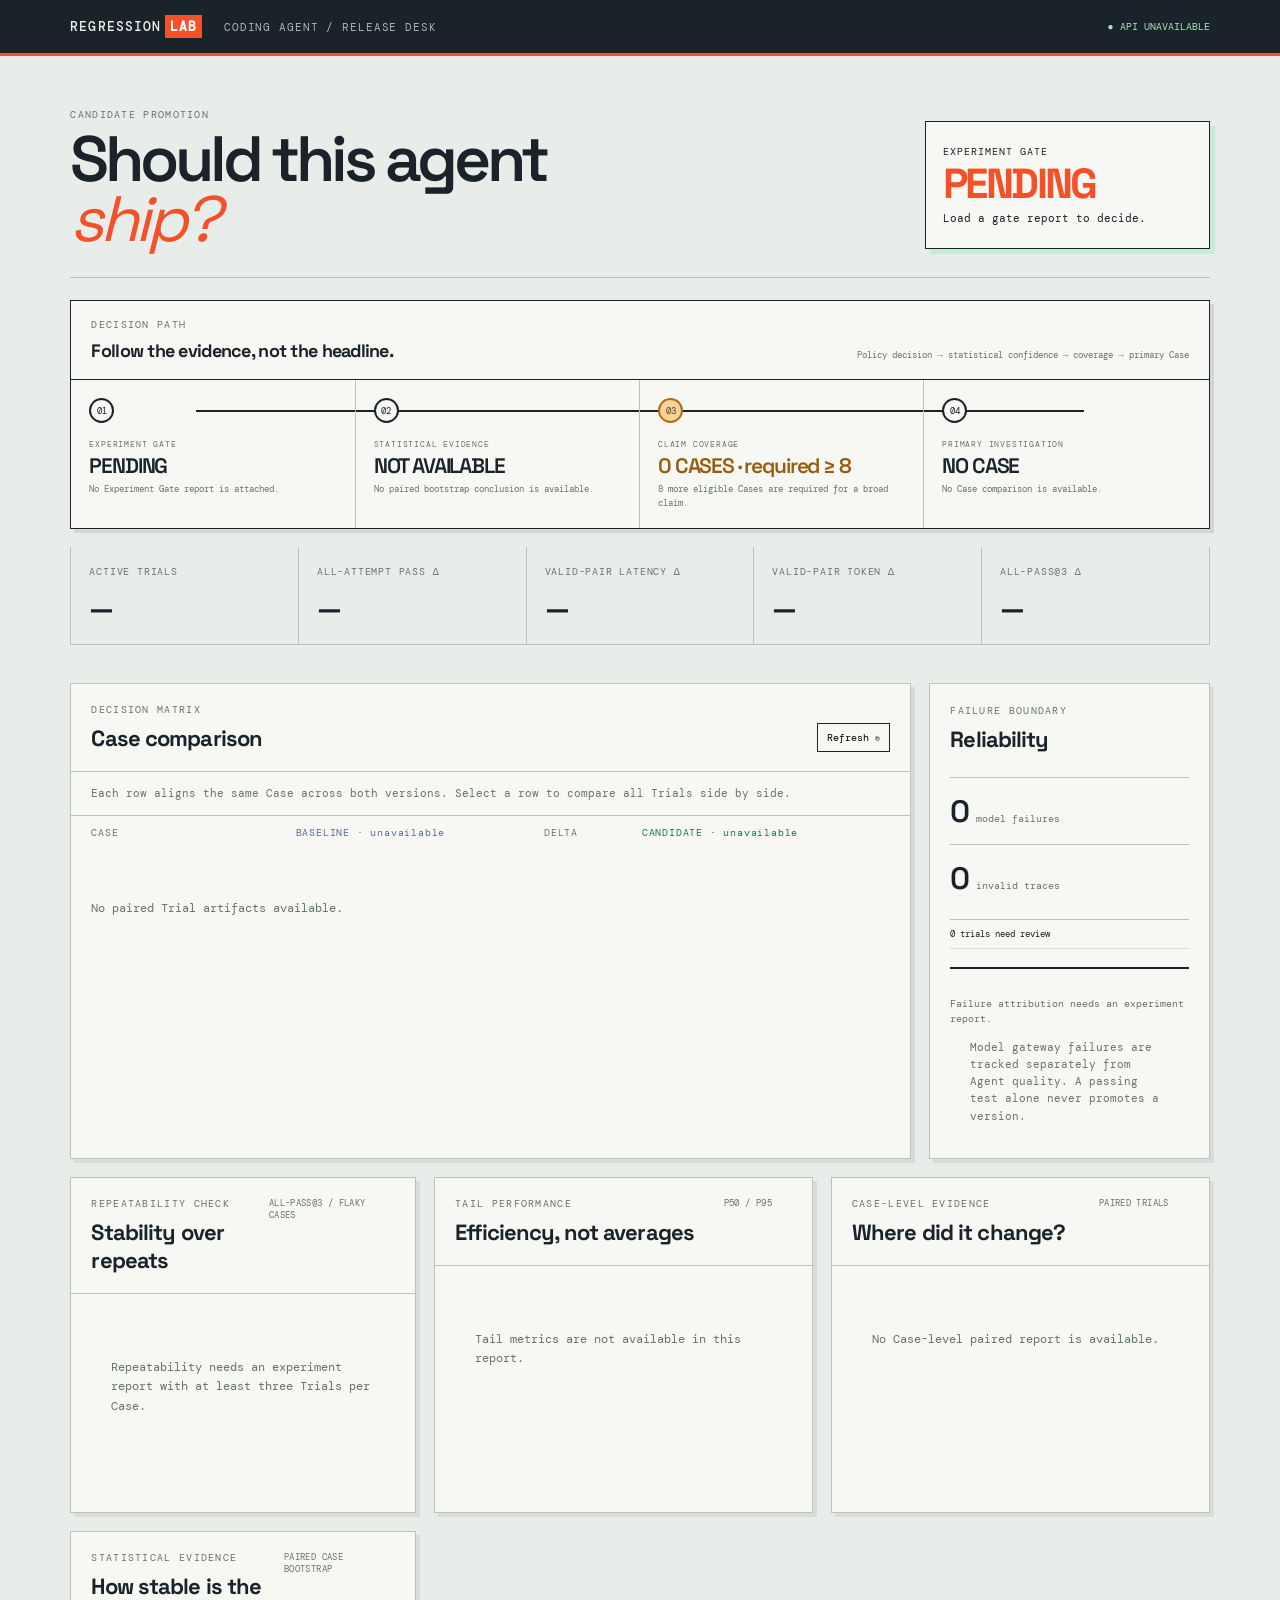
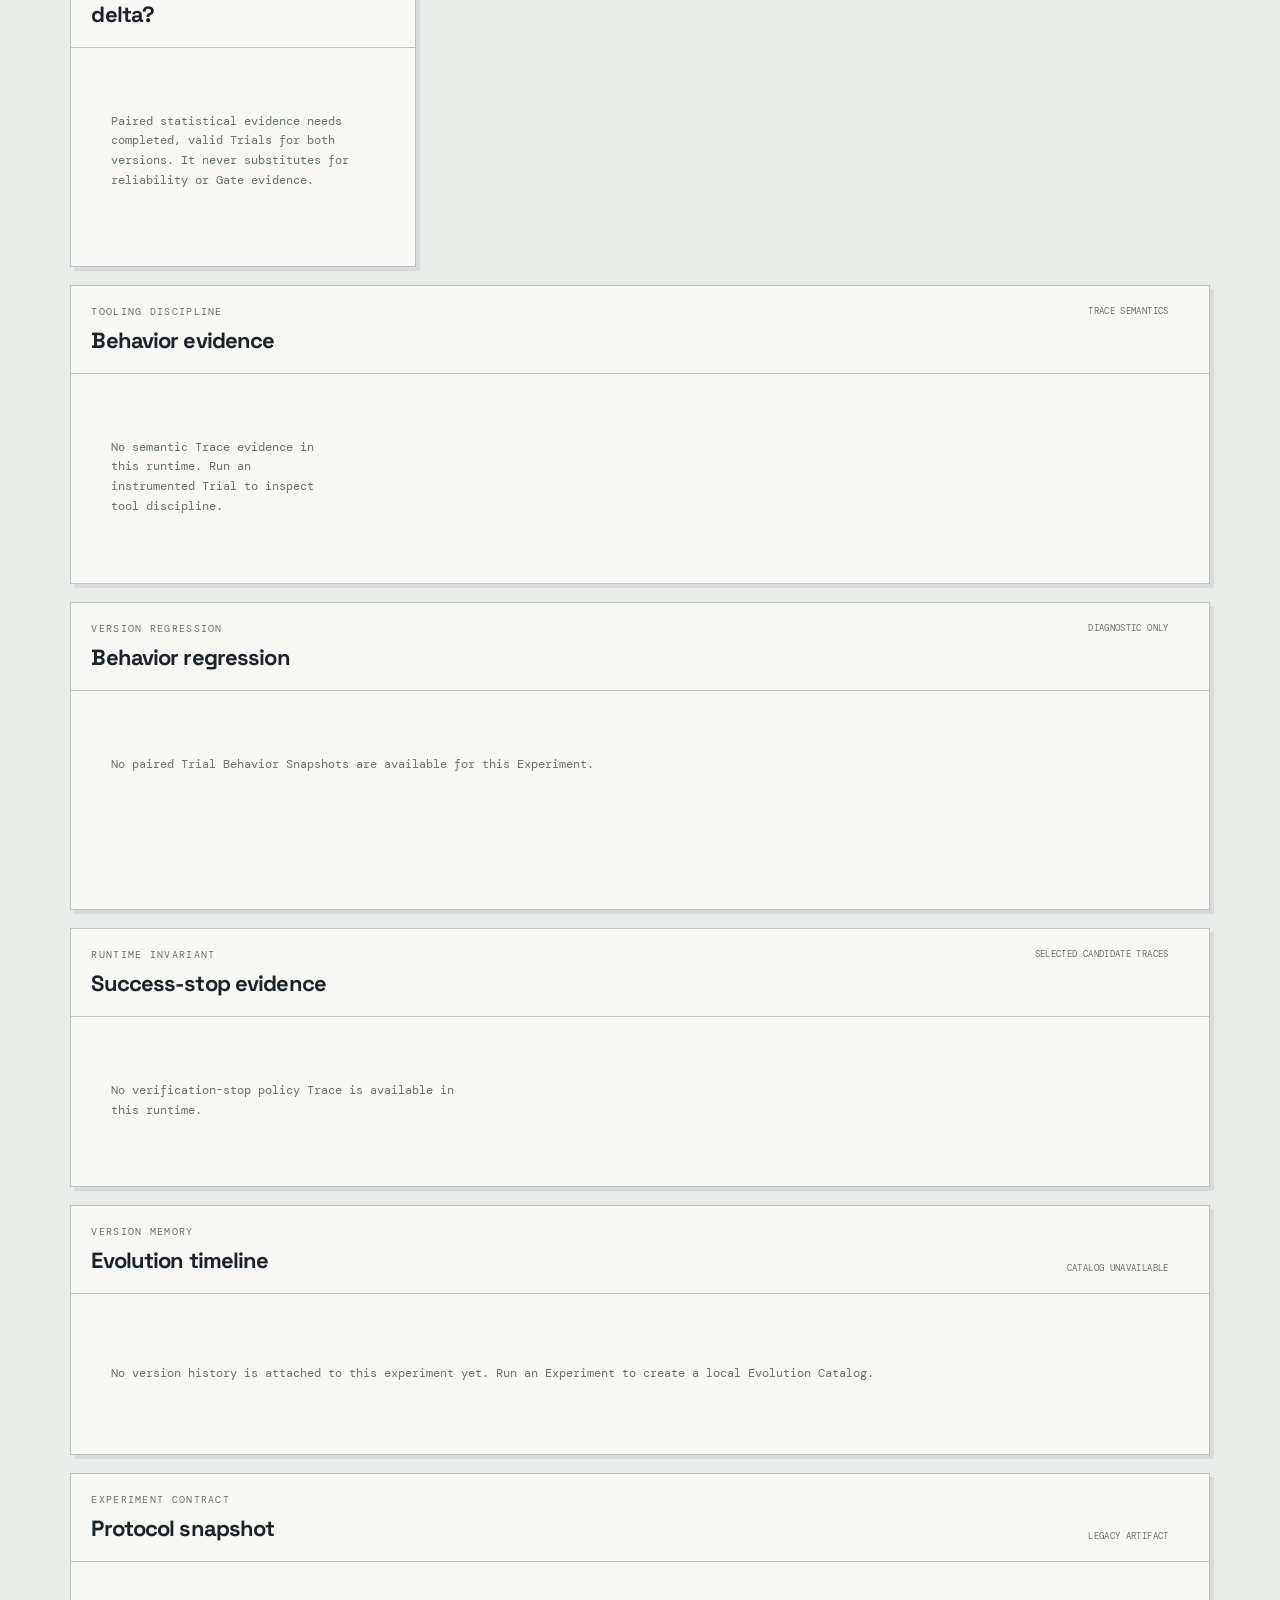
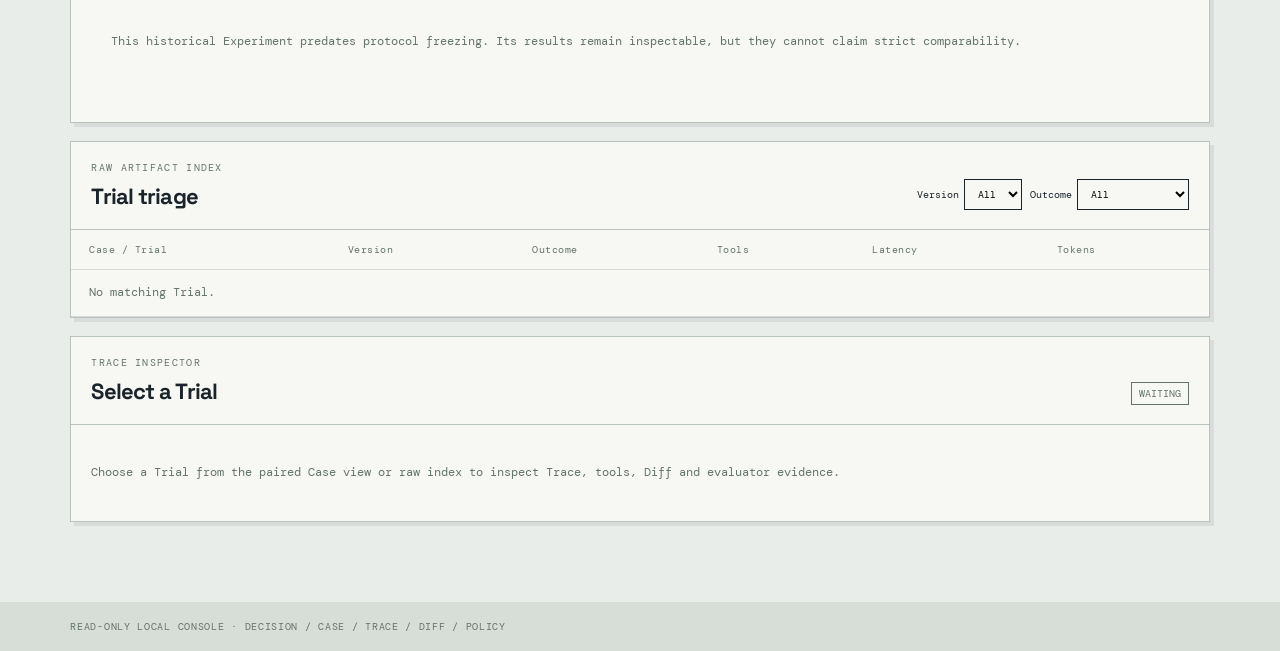
==== commit ed558134: "Release Regression Lab v1.0.0" ====
--- a/web/index.html
+++ b/web/index.html
@@ -37,7 +37,7 @@
       <section class="panel comparison-panel" aria-labelledby="comparison-title">
         <div class="panel-head"><div><p class="eyebrow">DECISION MATRIX</p><h2 id="comparison-title">Case comparison</h2></div><button id="refresh" type="button">Refresh ↻</button></div>
         <p class="panel-note">Each row aligns the same Case across both versions. Select a row to compare all Trials side by side.</p>
-        <div class="matrix-head"><span>CASE</span><span class="baseline-label">BASELINE · v1</span><span>DELTA</span><span class="candidate-label">CANDIDATE · v2</span></div>
+        <div class="matrix-head"><span>CASE</span><span id="matrix-baseline-label" class="baseline-label">BASELINE</span><span>DELTA</span><span id="matrix-candidate-label" class="candidate-label">CANDIDATE</span></div>
         <div id="comparison-rows" class="comparison-rows"></div>
       </section>
       <aside class="panel reliability-panel" aria-labelledby="reliability-title">
@@ -69,6 +69,10 @@
         <div class="panel-head"><div><p class="eyebrow">TOOLING DISCIPLINE</p><h2 id="behavior-title">Behavior evidence</h2></div><span class="section-hint">trace semantics</span></div>
         <div id="behavior-content" class="evidence-content"></div>
       </section>
+      <section class="panel evidence-panel behavior-regression-panel" aria-labelledby="behavior-regression-title">
+        <div class="panel-head"><div><p class="eyebrow">VERSION REGRESSION</p><h2 id="behavior-regression-title">Behavior regression</h2></div><span class="section-hint">diagnostic only</span></div>
+        <div id="behavior-regression-content" class="evidence-content"></div>
+      </section>
       <section class="panel evidence-panel policy-stop-panel" aria-labelledby="policy-stop-title">
         <div class="panel-head"><div><p class="eyebrow">RUNTIME INVARIANT</p><h2 id="policy-stop-title">Success-stop evidence</h2></div><span class="section-hint">selected candidate traces</span></div>
         <div id="policy-stop-content" class="evidence-content"></div>
@@ -98,6 +102,11 @@
       <div id="case-diagnosis" class="case-diagnosis"></div>
       <div id="case-chart" class="case-chart"></div>
       <div id="case-summary" class="case-summary-grid"></div>
+      <section class="case-behavior-regression" aria-labelledby="case-behavior-title">
+        <div class="case-behavior-head"><div><p class="eyebrow">BEHAVIOR REGRESSION</p><h3 id="case-behavior-title">What changed in this Case?</h3></div><span class="section-hint">paired Trial evidence</span></div>
+        <div id="case-behavior-metrics" class="case-behavior-metrics"></div>
+        <div class="case-behavior-lower"><section><p class="eyebrow">BEHAVIOR CHANGES</p><div id="case-behavior-changes"></div></section><section><p class="eyebrow">FAILURE EVIDENCE</p><div id="case-failure-evidence"></div></section></div>
+      </section>
       <div class="paired-heading"><p class="eyebrow">PAIRED TRIAL EVIDENCE</p><span>Each row is the same Case and repeat index. Open either side to inspect its trace and diff.</span></div>
       <div id="case-detail-content" class="paired-runs"></div>
     </section>
@@ -114,6 +123,6 @@
     </section>
   </main>
   <footer>READ-ONLY LOCAL CONSOLE · DECISION / CASE / TRACE / DIFF / POLICY</footer>
-  <script src="./app.js"></script>
+  <script src="./app.js?v=1.0.2"></script>
 </body>
 </html>
--- a/web/case-explorer.css
+++ b/web/case-explorer.css
@@ -134,6 +134,17 @@
 .behavior-row i { color: var(--muted); font-style: normal; }
 .behavior-row em { margin-top: 4px; font-size: 9px; font-style: normal; }
 
+.behavior-regression-panel { grid-column: 1/-1; }
+.behavior-summary-list { display: grid; grid-template-columns: repeat(3, minmax(0, 1fr)); border-top: 1px solid #d6ddd8; }
+.behavior-summary-row { min-height: 88px; padding: 12px 14px; border-right: 1px solid #d6ddd8; border-bottom: 1px solid #d6ddd8; font: 10px var(--mono); }
+.behavior-summary-row:nth-child(3n) { border-right: 0; }
+.behavior-summary-row > span { display: block; margin-bottom: 7px; color: var(--muted); }
+.behavior-summary-row > b { display: block; color: var(--ink); font-weight: 500; line-height: 1.45; }
+.behavior-summary-row > b i { color: var(--muted); font-style: normal; }
+.behavior-summary-row > small { display: block; margin-top: 6px; color: var(--muted); font-size: 9px; }
+.behavior-summary-row.positive > b { color: var(--ok); }.behavior-summary-row.negative > b { color: var(--signal); }
+.behavior-summary-row.unavailable > b { color: var(--muted); }
+
 .policy-stop-panel { grid-column: 1/-1; }
 .policy-stop-panel .evidence-content { display: grid; grid-template-columns: minmax(250px, .9fr) 1.6fr; gap: 18px; min-height: 0; }
 .policy-stop-verdict { display: flex; flex-direction: column; justify-content: center; padding-right: 18px; border-right: 1px solid #d6ddd8; }
@@ -148,14 +159,23 @@
 
 @media (max-width: 800px) {
   .behavior-panel .evidence-content { grid-template-columns: 1fr 1fr; }
+  .behavior-summary-list { grid-template-columns: 1fr 1fr; }
+  .behavior-summary-row:nth-child(3n) { border-right: 1px solid #d6ddd8; }
+  .behavior-summary-row:nth-child(2n) { border-right: 0; }
 }
 
 @media (max-width: 640px) {
   .behavior-panel .evidence-content { grid-template-columns: 1fr; }
+  .behavior-summary-list { grid-template-columns: 1fr; }
+  .behavior-summary-row,.behavior-summary-row:nth-child(3n) { border-right: 0; }
   .policy-stop-panel .evidence-content { grid-template-columns: 1fr; }
   .policy-stop-verdict { padding: 0 0 14px; border-right: 0; border-bottom: 1px solid #d6ddd8; }
   .policy-stop-grid { grid-template-columns: 1fr; }
   .policy-stop-grid div { padding: 10px 0; border-right: 0; border-bottom: 1px solid #d6ddd8; }
+  .case-behavior-head { align-items: start; flex-direction: column; }
+  .case-behavior-table-head,.case-behavior-row { grid-template-columns: minmax(100px,1.2fr) repeat(3, minmax(58px,1fr)); gap: 7px; font-size: 9px; }
+  .case-behavior-lower { grid-template-columns: 1fr; }
+  .case-behavior-lower > section { border-right: 0; border-bottom: 1px solid var(--line); }
 }
 
 @media (max-width: 1080px) {
@@ -208,6 +228,31 @@
   background: var(--sheet);
   color: var(--ink);
 }
+
+.case-behavior-regression { border-top: 1px solid var(--ink); }
+.case-behavior-head { display: flex; align-items: end; justify-content: space-between; gap: 16px; padding: 17px 20px; border-bottom: 1px solid var(--line); background: #edf1ed; }
+.case-behavior-head h3 { margin: 2px 0 0; font-size: 18px; }
+.case-behavior-metrics { padding: 0 20px; }
+.case-behavior-table-head,.case-behavior-row { display: grid; grid-template-columns: minmax(140px,1.4fr) repeat(3, minmax(80px,1fr)); gap: 12px; align-items: center; min-height: 37px; border-bottom: 1px solid #d6ddd8; font: 10px var(--mono); }
+.case-behavior-table-head { min-height: 31px; color: var(--muted); font-size: 9px; letter-spacing: .08em; }
+.case-behavior-table-head > span:not(:first-child) { text-align: right; }
+.case-behavior-row > b,.case-behavior-row > em { color: var(--ink); font-style: normal; text-align: right; }
+.case-behavior-row > em.positive { color: var(--ok); }.case-behavior-row > em.negative { color: var(--signal); }.case-behavior-row > em.flat { color: var(--muted); }
+.case-behavior-note { margin: 9px 0 0; color: var(--muted); font: 9px/1.5 var(--mono); }
+.case-behavior-lower { display: grid; grid-template-columns: 1fr 1fr; margin-top: 14px; border-top: 1px solid var(--line); background: #f8f7f1; }
+.case-behavior-lower > section { min-height: 164px; padding: 15px 20px; border-right: 1px solid var(--line); }
+.case-behavior-lower > section:last-child { border-right: 0; }
+.behavior-change-group { display: grid; grid-template-columns: 86px 1fr; gap: 5px 10px; padding: 8px 0; border-bottom: 1px solid #d6ddd8; font: 10px var(--mono); }
+.behavior-change-group > span { grid-row: 1 / span 8; color: var(--muted); font-size: 9px; letter-spacing: .08em; }
+.behavior-change-group > b { font-weight: 500; }.behavior-change-group > b i { font-style: normal; }
+.behavior-change-group > small { color: var(--muted); }
+.behavior-change-group.positive > b { color: var(--ok); }.behavior-change-group.negative > b { color: var(--signal); }
+.failure-evidence { display: flex; flex-direction: column; gap: 4px; padding: 9px 0; border-bottom: 1px solid #d6ddd8; font: 10px var(--mono); }
+.failure-evidence > span,.failure-evidence > small { color: var(--muted); font-size: 9px; }.failure-evidence > strong { color: var(--signal); font-weight: 500; }
+.failure-evidence button { align-self: start; margin-top: 4px; padding: 4px 6px; border-color: var(--line); background: var(--sheet); color: var(--ink); font: 9px var(--mono); }
+.failure-evidence button:hover,.failure-evidence button:focus { background: var(--ink); color: white; }
+.pair-behavior-delta { display: flex; grid-column: 2 / -1; flex-wrap: wrap; gap: 6px 12px; padding: 7px 12px; border-top: 1px solid #d6ddd8; color: var(--muted); font: 9px var(--mono); }
+.pair-behavior-delta b { color: var(--muted); font-weight: 500; letter-spacing: .08em; }.pair-behavior-delta .positive { color: var(--ok); }.pair-behavior-delta .negative { color: var(--signal); }
 
 .metric-tabs {
   display: flex;
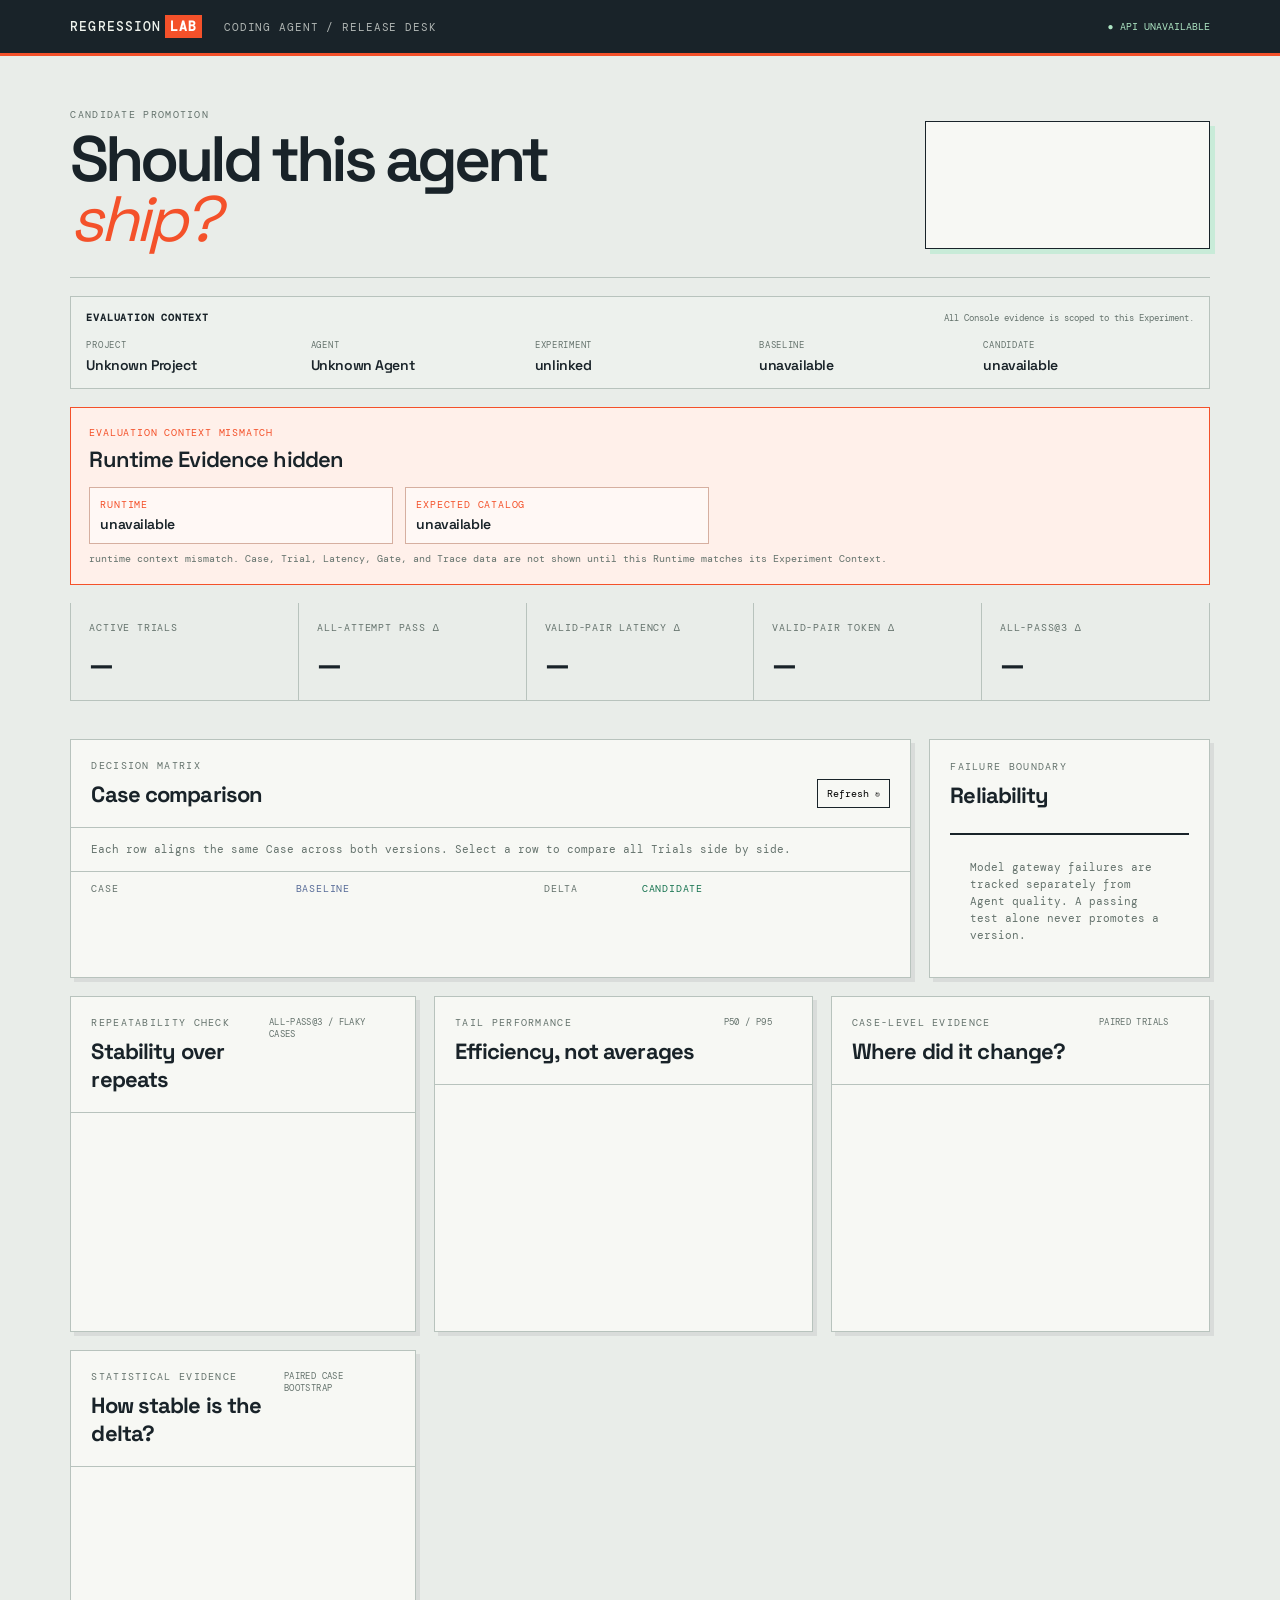
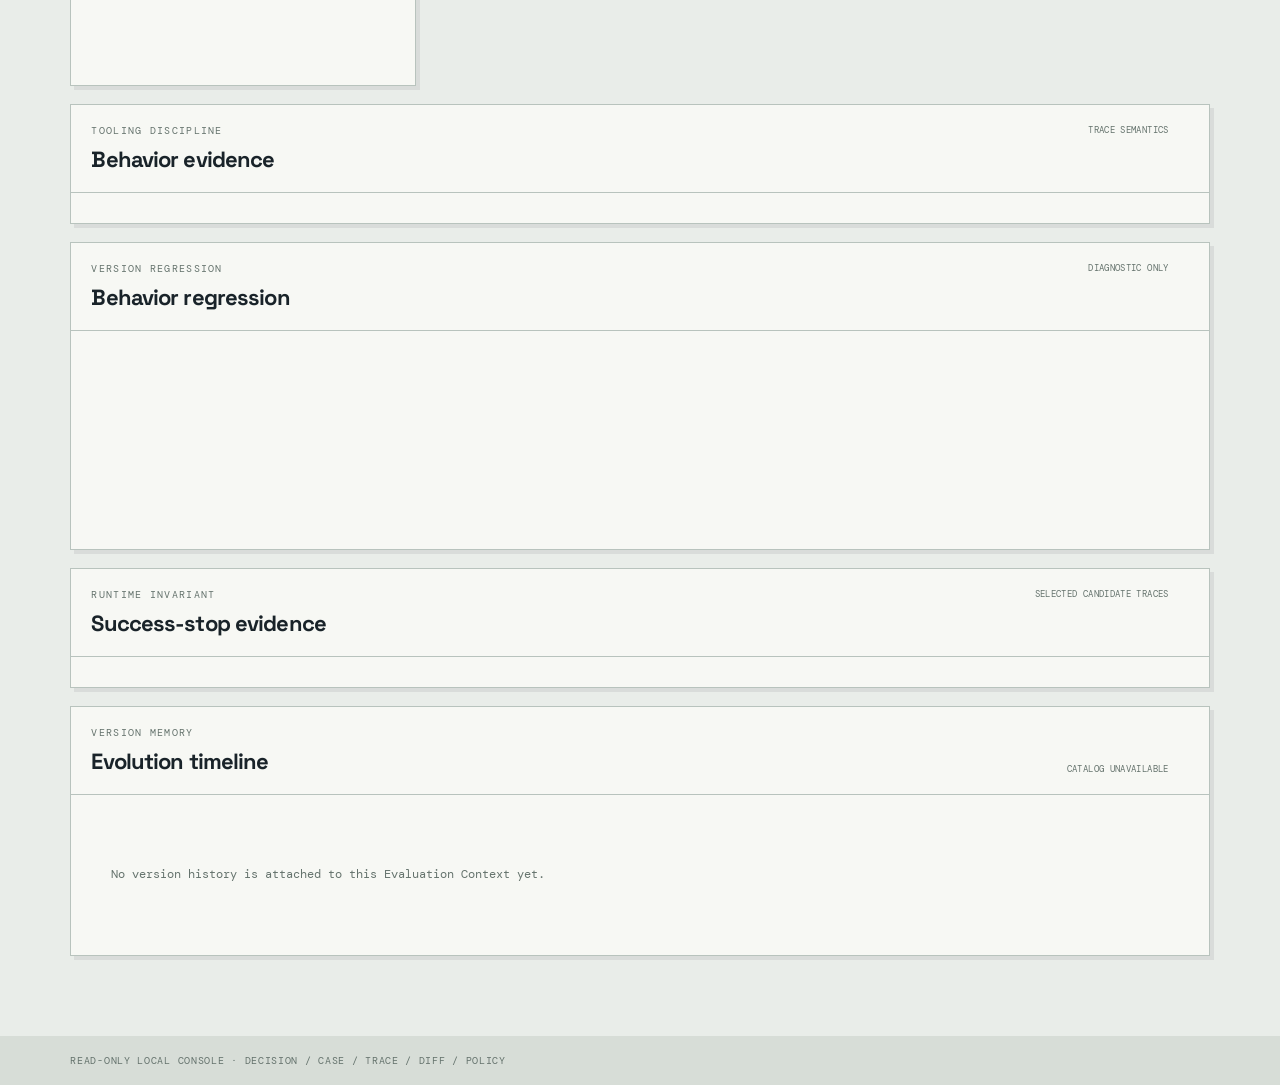
==== commit 4d5e263f: "feat: ship v0.2 studio and offline demos" ====
--- a/web/index.html
+++ b/web/index.html
@@ -16,16 +16,18 @@
   <main id="top">
     <section class="hero">
       <div><p class="eyebrow">CANDIDATE PROMOTION</p><h1>Should this agent<br><em>ship?</em></h1></div>
-      <div id="gate-card" class="gate-card" aria-live="polite"></div>
+      <div id="gate-card" class="gate-card" data-runtime-evidence aria-live="polite"></div>
     </section>
-    <section class="decision-spine" aria-labelledby="decision-spine-title">
+    <section id="console-context" class="console-context" aria-live="polite"></section>
+    <section id="runtime-context-error" class="runtime-context-error" hidden aria-live="polite"></section>
+    <section class="decision-spine" data-runtime-evidence aria-labelledby="decision-spine-title">
       <div class="decision-spine-head">
         <div><p class="eyebrow">DECISION PATH</p><h2 id="decision-spine-title">Follow the evidence, not the headline.</h2></div>
         <p>Policy decision → statistical confidence → coverage → primary Case</p>
       </div>
       <div id="decision-spine-content" class="decision-spine-content" aria-live="polite"></div>
     </section>
-    <section class="metrics" aria-label="Experiment summary">
+    <section class="metrics" data-runtime-evidence aria-label="Experiment summary">
       <article><span>ACTIVE TRIALS</span><strong id="trial-count">—</strong></article>
       <article><span>ALL-ATTEMPT PASS Δ</span><strong id="pass-delta">—</strong></article>
       <article><span>VALID-PAIR LATENCY Δ</span><strong id="duration-delta">—</strong></article>
@@ -33,7 +35,7 @@
       <article><span>ALL-PASS@3 Δ</span><strong id="reliability">—</strong></article>
     </section>
 
-    <section class="workspace">
+    <section class="workspace" data-runtime-evidence>
       <section class="panel comparison-panel" aria-labelledby="comparison-title">
         <div class="panel-head"><div><p class="eyebrow">DECISION MATRIX</p><h2 id="comparison-title">Case comparison</h2></div><button id="refresh" type="button">Refresh ↻</button></div>
         <p class="panel-note">Each row aligns the same Case across both versions. Select a row to compare all Trials side by side.</p>
@@ -48,7 +50,7 @@
       </aside>
     </section>
 
-    <section class="evidence-deck" aria-label="Evaluation metrics v2">
+    <section class="evidence-deck" data-runtime-evidence aria-label="Evaluation metrics v2">
       <section class="panel evidence-panel" aria-labelledby="stability-title">
         <div class="panel-head"><div><p class="eyebrow">REPEATABILITY CHECK</p><h2 id="stability-title">Stability over repeats</h2></div><span class="section-hint">all-pass@3 / flaky cases</span></div>
         <div id="stability-content" class="evidence-content"></div>
@@ -84,12 +86,12 @@
       <div id="evolution-content" class="evolution-content"></div>
     </section>
 
-    <section class="panel protocol-panel" aria-labelledby="protocol-title">
+    <section class="panel protocol-panel" data-runtime-evidence aria-labelledby="protocol-title">
       <div class="panel-head"><div><p class="eyebrow">EXPERIMENT CONTRACT</p><h2 id="protocol-title">Protocol snapshot</h2></div><span id="protocol-hint" class="section-hint">loading</span></div>
       <div id="protocol-content" class="protocol-content"></div>
     </section>
 
-    <section id="case-detail-panel" class="panel case-detail" hidden aria-live="polite">
+    <section id="case-detail-panel" class="panel case-detail" data-runtime-evidence hidden aria-live="polite">
       <div class="panel-head"><div><p class="eyebrow">CASE EXPLORER</p><h2 id="case-detail-title">Select a Case</h2></div><button id="close-case" type="button">Close ×</button></div>
       <div class="case-controls">
         <label class="case-picker">Case<select id="case-select" aria-label="Select a Case"></select></label>
@@ -111,18 +113,18 @@
       <div id="case-detail-content" class="paired-runs"></div>
     </section>
 
-    <section class="panel triage-panel" aria-labelledby="triage-title">
+    <section class="panel triage-panel" data-runtime-evidence aria-labelledby="triage-title">
       <div class="panel-head"><div><p class="eyebrow">RAW ARTIFACT INDEX</p><h2 id="triage-title">Trial triage</h2></div><div class="filters"><label>Version <select id="version-filter"><option value="all">All</option></select></label><label>Outcome <select id="outcome-filter"><option value="all">All</option><option value="pass">Pass</option><option value="fail">Needs review</option></select></label></div></div>
       <div class="table-wrap"><table><thead><tr><th>Case / Trial</th><th>Version</th><th>Outcome</th><th>Tools</th><th>Latency</th><th>Tokens</th></tr></thead><tbody id="trial-rows"></tbody></table></div>
     </section>
 
-    <section class="panel detail-panel" aria-live="polite" aria-labelledby="detail-title">
+    <section class="panel detail-panel" data-runtime-evidence aria-live="polite" aria-labelledby="detail-title">
       <div class="panel-head"><div><p class="eyebrow">TRACE INSPECTOR</p><h2 id="detail-title">Select a Trial</h2></div><span id="detail-status" class="status muted">WAITING</span></div>
       <div id="detail-empty" class="empty big">Choose a Trial from the paired Case view or raw index to inspect Trace, tools, Diff and evaluator evidence.</div>
-      <div id="detail" hidden><div class="detail-stats" id="detail-stats"></div><div class="detail-grid"><section><div class="detail-section-head"><h3>Tool / span timeline</h3><span class="section-hint">resolved tool names</span></div><ol id="trace-list" class="trace-list"></ol></section><section class="diff-section"><div class="detail-section-head"><h3>Git diff</h3><span id="diff-status" class="section-hint">raw patch</span></div><div id="diff-summary" class="diff-summary"></div><pre id="diff" class="diff"></pre></section></div></div>
+      <div id="detail" hidden><div class="detail-stats" id="detail-stats"></div><div class="detail-grid"><section><div class="detail-section-head"><h3>Trace structure</h3><div class="trace-view-tabs" role="tablist" aria-label="Trace view"><button type="button" role="tab" data-trace-view="tree" aria-selected="true">Tree</button><button type="button" role="tab" data-trace-view="timeline" aria-selected="false">Timeline</button></div></div><ol id="trace-list" class="trace-list"></ol></section><section class="diff-section"><div class="detail-section-head"><h3>Git diff</h3><span id="diff-status" class="section-hint">raw patch</span></div><div id="diff-summary" class="diff-summary"></div><pre id="diff" class="diff"></pre></section></div></div>
     </section>
   </main>
   <footer>READ-ONLY LOCAL CONSOLE · DECISION / CASE / TRACE / DIFF / POLICY</footer>
-  <script src="./app.js?v=1.0.2"></script>
+  <script src="./app.js?v=1.1.0"></script>
 </body>
 </html>
--- a/web/case-explorer.css
+++ b/web/case-explorer.css
@@ -82,6 +82,17 @@
 .metrics article { min-width: 0; }
 .metrics span { min-height: 25px; line-height: 1.35; }
 .metrics strong { display: block; overflow: hidden; text-overflow: ellipsis; white-space: nowrap; }
+.console-context { display: grid; gap: 14px; margin-top: 18px; padding: 14px 15px; border: 1px solid var(--line); background: #edf1ed; color: var(--muted); }
+.console-context header { display: flex; align-items: baseline; justify-content: space-between; gap: 16px; font: 10px var(--mono); letter-spacing: .08em; }
+.console-context header > span { color: var(--ink); font-weight: 600; }.console-context header small { max-width: 500px; color: var(--muted); font: 9px/1.4 var(--mono); letter-spacing: 0; text-align: right; }
+.console-context-fields { display: grid; grid-template-columns: repeat(5, minmax(0, 1fr)); gap: 14px; }
+.console-context-fields div { display: grid; gap: 5px; min-width: 0; }.console-context-fields span { font: 9px var(--mono); letter-spacing: .08em; }.console-context-fields strong { overflow-wrap: anywhere; color: var(--ink); font: 600 14px var(--sans); letter-spacing: -.03em; }.console-context.context-warning { border-color: #bd7d24; background: #f8f2e4; }
+.runtime-context-error { margin-top: 18px; padding: 18px; border: 1px solid var(--signal); background: #fff0ea; color: var(--ink); }
+.runtime-context-error span { display: block; color: var(--signal); font: 10px var(--mono); letter-spacing: .08em; }
+.runtime-context-error strong { display: block; margin-top: 6px; font: 600 22px var(--sans); letter-spacing: -.04em; }
+.runtime-context-error small { display: block; margin-top: 7px; color: var(--muted); font: 10px/1.5 var(--mono); }
+.runtime-context-comparison { display: grid; grid-template-columns: repeat(2, minmax(0, 1fr)); gap: 12px; max-width: 620px; margin-top: 14px; }
+.runtime-context-comparison div { display: grid; gap: 4px; padding: 10px; border: 1px solid #d6afa0; background: #fff8f5; }.runtime-context-comparison b { font: 600 14px var(--sans); letter-spacing: -.03em; }
 .triage-panel { min-width: 0; overflow: hidden; }
 .triage-panel .table-wrap { width: 100%; max-width: 100%; }
 
@@ -536,6 +547,19 @@
   overflow-x: hidden;
 }
 
+.trace-view-tabs { display: flex; gap: 3px; border: 1px solid var(--line); padding: 2px; }
+.trace-view-tabs button { border: 0; padding: 4px 7px; background: transparent; color: var(--muted); font: 9px var(--mono); letter-spacing: .05em; }
+.trace-view-tabs button[aria-selected="true"] { background: var(--ink); color: var(--sheet); }
+.trace-tree { padding-left: 0; list-style: none; }
+.trace-tree-event { position: relative; display: grid; grid-template-columns: 18px auto minmax(0, 1fr); margin-left: calc(var(--trace-depth) * 15px); }
+.trace-tree-toggle,.trace-tree-stem { width: 18px; height: 18px; margin-top: 1px; border: 0; background: transparent; color: var(--muted); font: 14px/14px var(--mono); }
+.trace-tree-toggle { cursor: pointer; }.trace-tree-toggle[aria-expanded="false"] { transform: rotate(-90deg); }
+.trace-tree-children { grid-column: 1 / -1; margin: 0; padding: 0; list-style: none; }
+.trace-tree-event.collapsed > .trace-tree-children { display: none; }
+.trace-tree-event::before { position: absolute; left: 8px; top: -5px; bottom: -5px; width: 1px; background: var(--line); content: ""; }
+.trace-tree-event:first-child::before { top: 10px; }.trace-tree-event:last-child::before { bottom: auto; height: 15px; }
+.trace-tree-event.orphan-event { border-left: 2px solid #bd7d24; }.trace-orphan { color: #9a651d; font: 9px var(--mono); }
+
 .diff {
   overflow-x: auto;
   overflow-y: auto;
@@ -562,9 +586,13 @@
 .protocol-foot { display: grid; grid-template-columns: auto 1fr auto 1fr; gap: 10px; margin-top: 12px; font: 10px var(--mono); align-items: baseline; }
 .protocol-foot b { overflow-wrap: anywhere; }
 .evolution-content { padding: 20px; }
-.evolution-rail { position: relative; display: grid; grid-template-columns: repeat(auto-fit, minmax(190px, 1fr)); border-bottom: 1px solid var(--line); }
-.evolution-rail::before { position: absolute; top: 29px; right: 8%; left: 8%; height: 1px; background: var(--ink); content: ""; }
-.evolution-node { z-index: 1; display: grid; grid-template-columns: 34px 18px 1fr; grid-template-rows: auto auto auto auto; min-height: 116px; padding: 0 16px 20px; border: 0; background: transparent; color: var(--ink); text-align: left; }
+.evolution-empty { display: grid; gap: 7px; padding: 18px; border: 1px dashed var(--line); background: #f4f6f3; }.evolution-empty span { color: var(--muted); font: 9px var(--mono); letter-spacing: .08em; }.evolution-empty strong { font: 600 17px var(--sans); letter-spacing: -.04em; }.evolution-empty small { color: var(--muted); font: 10px/1.45 var(--mono); }
+.evolution-selectors { display: flex; flex-wrap: wrap; align-items: end; gap: 12px; margin-bottom: 18px; }
+.evolution-picker { display: grid; gap: 5px; color: var(--muted); font: 9px var(--mono); letter-spacing: .08em; }
+.evolution-selectors small { padding-bottom: 9px; color: var(--muted); font: 9px var(--mono); }
+.evolution-rail { position: relative; display: flex; gap: 4px; overflow-x: auto; border-bottom: 1px solid var(--line); }
+.evolution-rail::before { position: absolute; top: 29px; right: 18px; left: 18px; height: 1px; background: var(--ink); content: ""; }
+.evolution-node { z-index: 1; flex: 0 0 210px; display: grid; grid-template-columns: 34px 18px 1fr; grid-template-rows: auto auto auto auto; min-height: 116px; padding: 0 16px 20px; border: 0; background: transparent; color: var(--ink); text-align: left; }
 .evolution-node:hover,.evolution-node:focus { background: #e6eee7; color: var(--ink); }
 .evolution-step { grid-column: 1; padding-top: 5px; color: var(--muted); font: 10px var(--mono); }
 .evolution-marker { grid-column: 2; grid-row: 1/5; width: 13px; height: 13px; margin-top: 2px; border: 2px solid var(--ink); border-radius: 50%; background: var(--sheet); }
@@ -586,7 +614,13 @@
 .evolution-gate.hold { border-color: var(--signal); }.evolution-gate.hold strong { color: var(--signal); }
 .experiment-ledger { margin-top: 20px; border-top: 1px solid var(--ink); }
 .experiment-ledger-head { display: flex; align-items: baseline; justify-content: space-between; gap: 16px; padding: 11px 0; color: var(--muted); font: 9px var(--mono); letter-spacing: .08em; }
+.experiment-ledger-head > div { display: grid; gap: 4px; }
+.experiment-ledger-head strong { color: var(--ink); font: 600 11px var(--mono); letter-spacing: .08em; }
 .experiment-ledger-head small { max-width: 490px; letter-spacing: 0; text-align: right; }
+.experiment-ledger-current { display: grid; grid-template-columns: minmax(220px, 1.2fr) repeat(2, minmax(150px, .5fr)); gap: 18px; padding: 12px 14px; border-top: 1px solid var(--line); border-bottom: 1px solid var(--ink); background: #edf4ee; }
+.experiment-ledger-current div { display: grid; gap: 4px; min-width: 0; }
+.experiment-ledger-current span { color: var(--muted); font: 9px var(--mono); letter-spacing: .08em; }
+.experiment-ledger-current strong { overflow-wrap: anywhere; color: var(--ink); font: 600 14px var(--sans); letter-spacing: -.03em; }
 .experiment-ledger-row { display: grid; grid-template-columns: minmax(220px, 1.2fr) minmax(360px, 1fr); gap: 18px; padding: 13px 14px; border-top: 1px solid var(--line); border-left: 3px solid var(--line); }
 .experiment-ledger-row.current { background: #edf4ee; }
 .experiment-ledger-row.strict { border-left-color: var(--ok); }.experiment-ledger-row.partial { border-left-color: #bd7d24; }.experiment-ledger-row.none { border-left-color: var(--signal); }
@@ -598,8 +632,9 @@
 .experiment-ledger-metrics span { display: grid; gap: 4px; }.experiment-ledger-metrics b { color: var(--ink); font: 600 15px var(--sans); letter-spacing: -.04em; }
 
 @media (max-width: 640px) {
-  .evolution-rail { grid-template-columns: 1fr; }
-  .evolution-rail::before { top: 12px; bottom: 12px; left: 58px; width: 1px; height: auto; }
+  .console-context header { display: grid; gap: 6px; }.console-context header small { text-align: left; }.console-context-fields,.runtime-context-comparison { grid-template-columns: 1fr; }
+  .evolution-rail { gap: 0; }
+  .evolution-rail::before { top: 29px; right: 18px; left: 18px; width: auto; height: 1px; }
   .evolution-context { grid-template-columns: 1fr; }
   .protocol-grid { grid-template-columns: 1fr 1fr; }
   .protocol-grid > div:nth-child(2) { border-right: 0; }
@@ -607,6 +642,7 @@
   .protocol-foot { grid-template-columns: 1fr; gap: 4px; }
   .evolution-gate { padding-left: 13px; }
   .experiment-ledger-head { display: grid; gap: 5px; }.experiment-ledger-head small { text-align: left; }
+  .experiment-ledger-current { grid-template-columns: 1fr; gap: 10px; }
   .experiment-ledger-row { grid-template-columns: 1fr; }.experiment-ledger-metrics { grid-template-columns: repeat(2, 1fr); }
 }
 
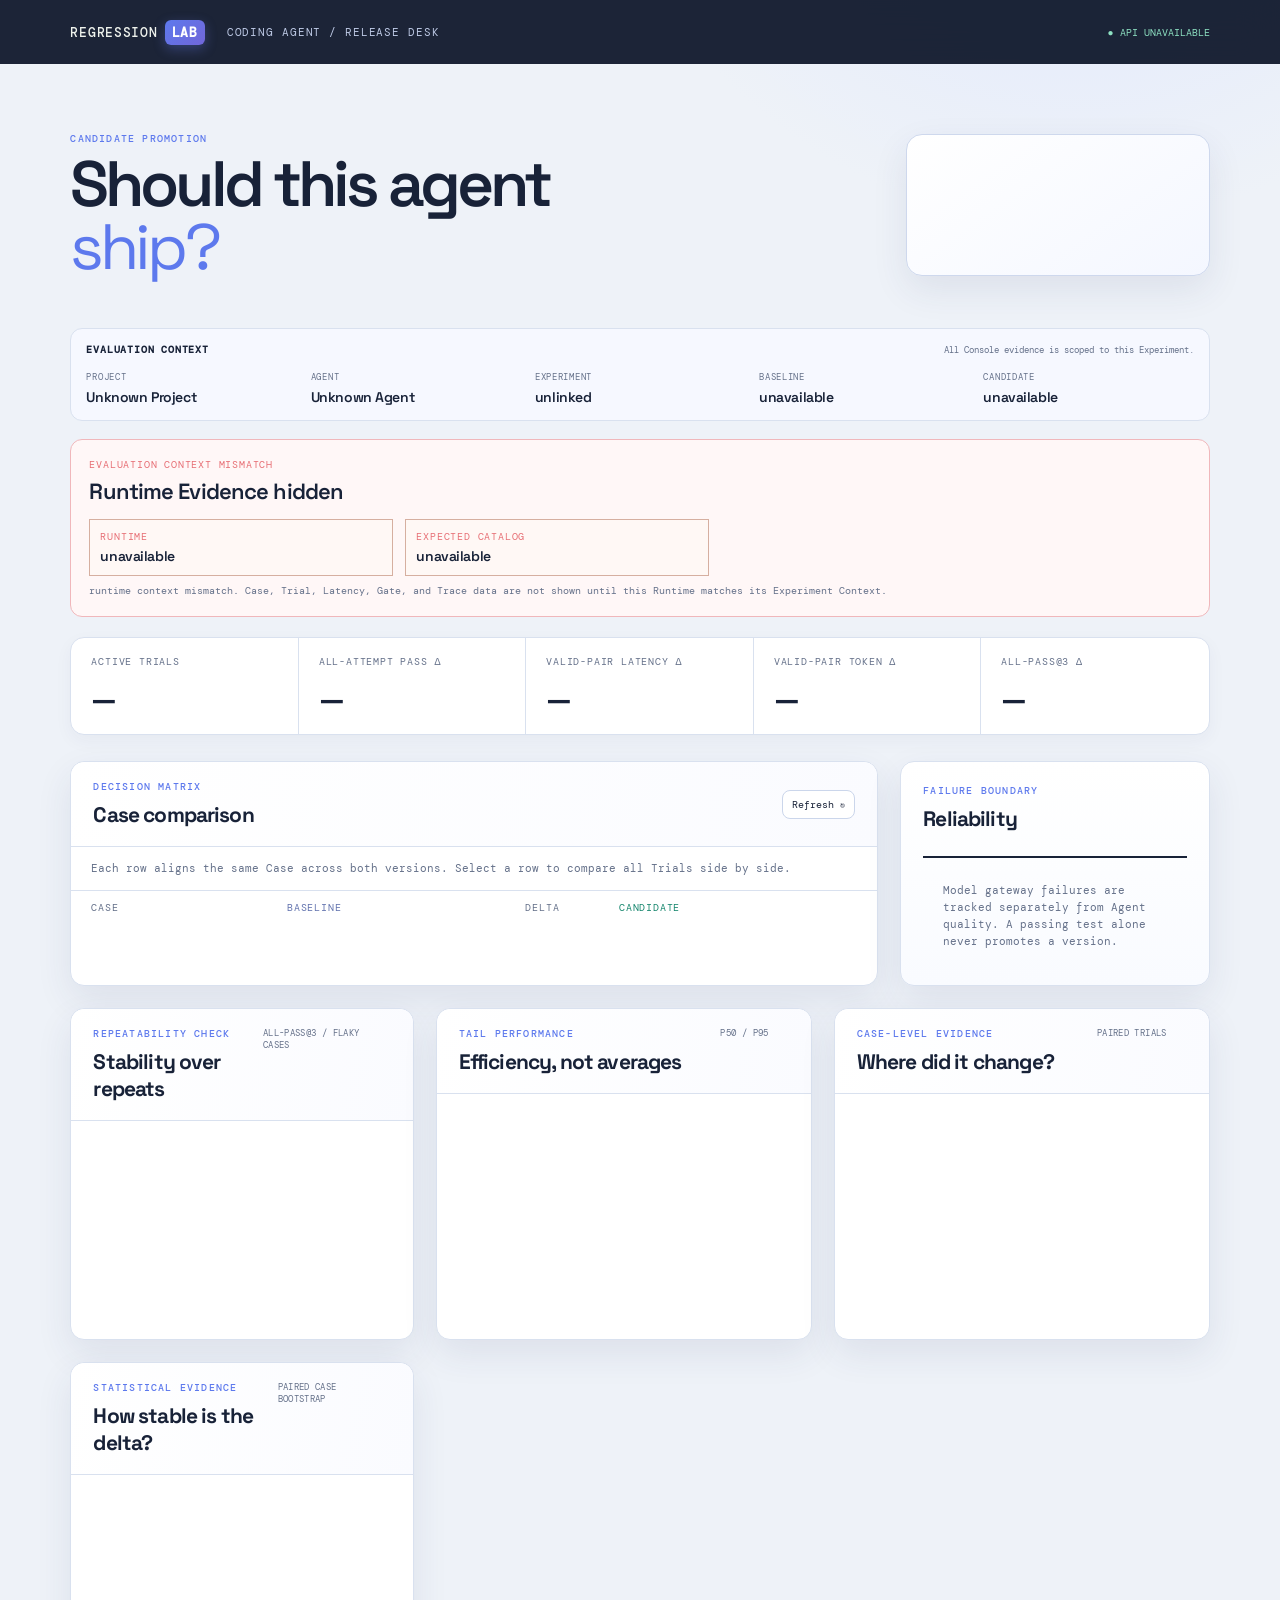
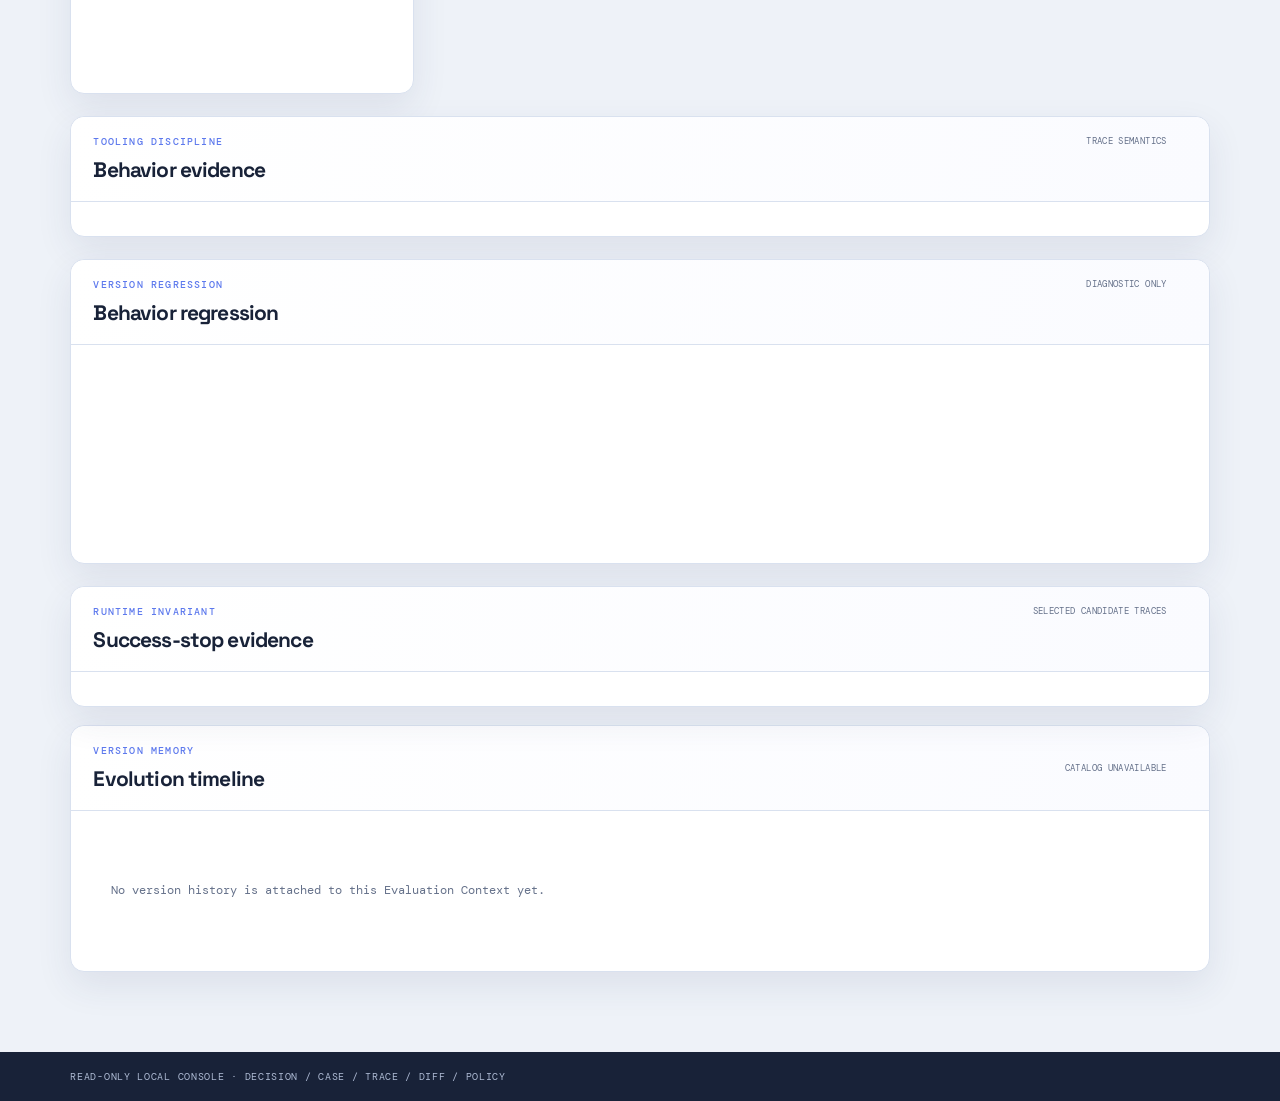
==== commit a806626c: "feat: support same-repository agent evaluation" ====
--- a/web/index.html
+++ b/web/index.html
@@ -6,6 +6,7 @@
   <title>Regression Lab · Release Desk</title>
   <link rel="stylesheet" href="./style.css">
   <link rel="stylesheet" href="./case-explorer.css">
+  <link rel="stylesheet" href="./redesign.css">
 </head>
 <body>
   <header class="masthead">
--- a/web/case-explorer.css
+++ b/web/case-explorer.css
@@ -551,10 +551,11 @@
 .trace-view-tabs button { border: 0; padding: 4px 7px; background: transparent; color: var(--muted); font: 9px var(--mono); letter-spacing: .05em; }
 .trace-view-tabs button[aria-selected="true"] { background: var(--ink); color: var(--sheet); }
 .trace-tree { padding-left: 0; list-style: none; }
-.trace-tree-event { position: relative; display: grid; grid-template-columns: 18px auto minmax(0, 1fr); margin-left: calc(var(--trace-depth) * 15px); }
+/* 通用列表项使用 flex；Tree 必须显式覆盖它，否则嵌套子树会与父节点横向并排。 */
+#trace-list.trace-tree .trace-tree-event { position: relative; display: grid; grid-template-columns: 18px auto minmax(0, 1fr); align-items: start; margin-left: calc(var(--trace-depth) * 15px); padding: 10px 12px; column-gap: 2px; }
 .trace-tree-toggle,.trace-tree-stem { width: 18px; height: 18px; margin-top: 1px; border: 0; background: transparent; color: var(--muted); font: 14px/14px var(--mono); }
 .trace-tree-toggle { cursor: pointer; }.trace-tree-toggle[aria-expanded="false"] { transform: rotate(-90deg); }
-.trace-tree-children { grid-column: 1 / -1; margin: 0; padding: 0; list-style: none; }
+.trace-tree-children { grid-column: 1 / -1; width: 100%; margin: 0; padding: 0; list-style: none; }
 .trace-tree-event.collapsed > .trace-tree-children { display: none; }
 .trace-tree-event::before { position: absolute; left: 8px; top: -5px; bottom: -5px; width: 1px; background: var(--line); content: ""; }
 .trace-tree-event:first-child::before { top: 10px; }.trace-tree-event:last-child::before { bottom: auto; height: 15px; }
--- a/web/redesign.css
+++ b/web/redesign.css
@@ -0,0 +1,129 @@
+/*
+ * Release cockpit visual system.
+ * Azure carries navigation and observed data; coral is reserved for risk so
+ * users can scan a release decision without treating every number as an alarm.
+ */
+:root {
+  --ink: #182238;
+  --paper: #eef2f8;
+  --sheet: #ffffff;
+  --line: #d9e1ef;
+  --signal: #e76f75;
+  --ok: #16866d;
+  --muted: #65718a;
+  --mint: #c6f0df;
+  --azure: #5d79ed;
+  --violet: #7166d9;
+  --surface-soft: #f7f9fd;
+  --shadow: 0 14px 36px rgba(39, 57, 96, .09);
+}
+
+body { background: radial-gradient(circle at 84% -10%, #dce5ff 0, transparent 31rem), var(--paper); }
+.masthead { position: sticky; top: 0; z-index: 10; height: 64px; padding: 0 max(28px, 5.5vw); border: 0; background: rgba(19, 28, 47, .96); box-shadow: 0 1px 0 rgba(255,255,255,.1); backdrop-filter: blur(18px); }
+.wordmark { display: flex; align-items: center; gap: 7px; font-weight: 500; letter-spacing: .055em; }
+.wordmark b { margin: 0; padding: 4px 7px; border-radius: 6px; background: linear-gradient(135deg, var(--azure), var(--violet)); box-shadow: 0 4px 12px rgba(96,117,230,.35); }
+.masthead p { color: #bdc9e5; opacity: 1; }
+.connection { color: #8de1c2; }
+main { max-width: 1480px; padding: 46px max(28px, 5.5vw) 80px; }
+.hero, .studio-hero { align-items: center; padding: 22px 0 32px; border: 0; }
+.eyebrow { color: var(--azure); font-weight: 500; letter-spacing: .12em; }
+h1 { max-width: 760px; color: var(--ink); font-size: clamp(42px, 5vw, 74px); line-height: .98; letter-spacing: -.062em; }
+h1 em { color: var(--azure); font-style: normal; }
+h2 { font-size: 21px; }
+
+.gate-card { width: 304px; min-height: 142px; border: 1px solid #ced8ed; border-radius: 16px; background: linear-gradient(145deg, #fff, #f4f7ff); box-shadow: var(--shadow); }
+.gate-card strong, .metrics strong { color: var(--ink); }
+.metrics { overflow: hidden; margin: 20px 0 26px; border: 1px solid var(--line); border-radius: 14px; background: var(--sheet); box-shadow: 0 6px 18px rgba(39,57,96,.045); }
+.metrics article { padding: 17px 20px; border: 0; border-right: 1px solid var(--line); }
+.metrics article:last-child { border-right: 0; }
+.metrics strong { font-size: 29px; }
+
+.panel, .decision-spine { border: 1px solid var(--line); border-radius: 14px; background: var(--sheet); box-shadow: var(--shadow); }
+.panel-head, .decision-spine-head { align-items: center; padding: 18px 22px; border-color: var(--line); }
+.panel-head { background: linear-gradient(100deg, #fff, #fafbff); border-radius: 14px 14px 0 0; }
+.panel-note, .aside-note { color: var(--muted); }
+button, select { border-color: #cbd6eb; border-radius: 8px; background: #fff; color: var(--ink); transition: border-color .18s ease, background .18s ease, box-shadow .18s ease, transform .18s ease; }
+button:hover, button:focus { border-color: var(--azure); background: #eff3ff; color: #304fc8; outline: 0; box-shadow: 0 0 0 3px rgba(93,121,237,.16); }
+button:active { transform: translateY(1px); }
+
+.comparison-row { border-color: #e4e9f3; }
+.comparison-row:hover, .comparison-row.selected { background: #f4f7ff; }
+.comparison-row.selected { box-shadow: inset 4px 0 0 var(--azure); }
+.comparison-row > span { border-color: #e4e9f3; }
+.baseline-label, .baseline-key, .evidence-values .baseline-value { color: #6273ae; }
+.candidate-label, .candidate-key, .evidence-values .candidate-value { color: var(--ok); }
+.workspace { gap: 22px; grid-template-columns: minmax(0, 2.35fr) minmax(280px, .9fr); }
+.reliability-panel { padding: 22px; background: linear-gradient(180deg, #fff, #f9fbff); }
+
+.decision-spine { overflow: hidden; margin-top: 18px; }
+.decision-spine-head { border-color: var(--line); }
+.decision-spine-content::before { background: #cfd9ef; }
+.spine-stop { border-color: var(--line); }
+.spine-index { border-color: #cbd6eb; background: #fff; color: var(--azure); }
+.spine-stop.positive .spine-index { border-color: var(--ok); background: var(--ok); }
+.spine-stop.negative .spine-index { border-color: var(--signal); background: var(--signal); }
+.spine-stop.warning .spine-index { border-color: #e5aa51; background: #fff2d7; color: #a1600b; }
+.spine-stop.positive > strong { color: var(--ok); }
+.spine-stop.negative > strong { color: var(--signal); }
+.spine-stop.warning > strong { color: #a1600b; }
+.primary-stop:hover, .primary-stop:focus { background: #243452; box-shadow: none; outline: 0; }
+
+.evidence-deck { gap: 22px; margin-top: 22px; }
+.evidence-content { padding: 16px 22px 18px; }
+.evidence-row, .case-signal-list, .case-signal, .stat-verdict, .stat-grid, .behavior-row, .behavior-summary-list { border-color: #e4e9f3; }
+.case-signal:hover, .case-signal:focus { background: #f4f7ff; }
+.console-context, .case-controls, .case-behavior-head { border-color: var(--line); background: #f6f8ff; }
+.console-context { border-radius: 12px; }
+.runtime-context-error { border-color: #f0b7bb; border-radius: 12px; background: #fff7f7; }
+.case-diagnosis { background: #fffaf0; border-color: #f0dfbd; }
+.detail-stats { background: var(--surface-soft); border-color: var(--line); }
+.chip { border-radius: 6px; background: #edf2ff; color: #475ba7; }
+.trial-row:hover, .trial-row:focus { background: #f1f5ff; outline-color: var(--azure); }
+.status { border-radius: 999px; }
+
+/* Trace is the inspection surface: hierarchy stays quiet while selected spans
+   receive the same blue focus treatment as the rest of the release cockpit. */
+.detail-section-head { background: #f7f9fd; border-color: var(--line); }
+.detail-grid, .detail-grid section + section { border-color: var(--line); }
+#trace-list.trace-tree .trace-tree-event { border-color: #e4e9f3; }
+.trace-tree-event::before, .trace-tree-event::after { background: #d7e0ef; }
+.trace-tree-event:hover { background: #f4f7ff; }
+.trace-kind { color: var(--azure); }
+.trace-view-tabs { border-color: #cbd6eb; border-radius: 8px; overflow: hidden; }
+.trace-view-tabs button[aria-selected="true"] { background: var(--azure); color: #fff; }
+.trace-card { border-color: #dfe6f2; background: #fbfcff; }
+.candidate-bar, .candidate-swatch { background: var(--azure); }
+.baseline-bar, .baseline-swatch { background: #7182bd; }
+.bar-chart { border-color: #cbd6eb; }
+.chart-bars { border-color: #dce4f1; background: repeating-linear-gradient(to top, transparent 0, transparent 51px, #e8edf6 52px); }
+
+/* Studio keeps editable inputs brighter than the Console's read-only evidence. */
+.studio-main { max-width: 1260px; }
+.studio-hero > p { padding: 15px 18px; border: 1px solid #d9e1ef; border-radius: 12px; background: rgba(255,255,255,.7); box-shadow: 0 8px 22px rgba(39,57,96,.05); }
+.launch-lane { gap: 12px; padding: 12px 14px; border: 1px solid #d9e1ef; border-radius: 12px; background: rgba(255,255,255,.65); color: #556584; }
+.launch-lane span { white-space: nowrap; }.launch-lane i { background: #cbd6eb; }
+.studio-grid { gap: 22px; }.studio-panel { overflow: hidden; }.studio-body { gap: 17px; padding: 22px; }.studio-body label { color: #586783; }
+input[type=text], select { min-height: 40px; border-color: #cbd6eb; border-radius: 8px; background: #fff; }
+input[type=text]:focus, select:focus { border-color: var(--azure); outline: 0; box-shadow: 0 0 0 3px rgba(93,121,237,.15); }
+.setup-switch, .local-setup { border-color: var(--line); background: #f8faff; }
+.setup-switch label { transition: background .18s ease; }.setup-switch label:hover { background: #eff3ff; }
+.setup-switch input, .benchmark-choice input, .choice input, .confirm input { accent-color: var(--azure); }
+.benchmark-list { padding: 0 22px; }.benchmark-choice { border-color: #e4e9f3; }.benchmark-choice:hover { background: #f7f9ff; }
+.choice { border-color: #d8e1f0; border-radius: 9px; background: #fbfcff; }.choice:hover { border-color: #aebeee; background: #f3f6ff; }
+.preflight-result { border-top: 1px solid var(--line); background: #fbfcff; }.preflight-result.valid { background: #effaf5; }
+.studio-actions { border-color: var(--line); background: #f8faff; }
+.studio-actions button:last-child { border-color: var(--azure); background: var(--azure); box-shadow: 0 5px 12px rgba(93,121,237,.22); }
+.studio-actions button:last-child:hover, .studio-actions button:last-child:focus { background: #4d68d9; color: #fff; }
+.run-log { border-color: var(--line); border-radius: 0 0 14px 14px; background: #182238; color: #dce5f8; }
+footer { background: #182238; color: #aebbd4; }
+
+/* Evolution may contain many releases. Its horizontal rail is intentional,
+   but it must scroll inside the card instead of widening the whole viewport. */
+.evolution-panel, #case-detail-panel { overflow: hidden; }
+
+@media (max-width: 880px) { .metrics { grid-template-columns: repeat(3, 1fr); }.metrics article:nth-child(3) { border-right: 0; } }
+@media (max-width: 640px) {
+  .masthead { height: 58px; padding: 0 18px; } main { padding: 28px 18px 56px; }.hero { padding-top: 8px; }
+  .metrics { border-radius: 12px; }.metrics article:nth-child(2) { border-right: 0; }.metrics article:nth-child(3) { border-right: 1px solid var(--line); }
+  .panel, .decision-spine, .gate-card { border-radius: 12px; }
+}
